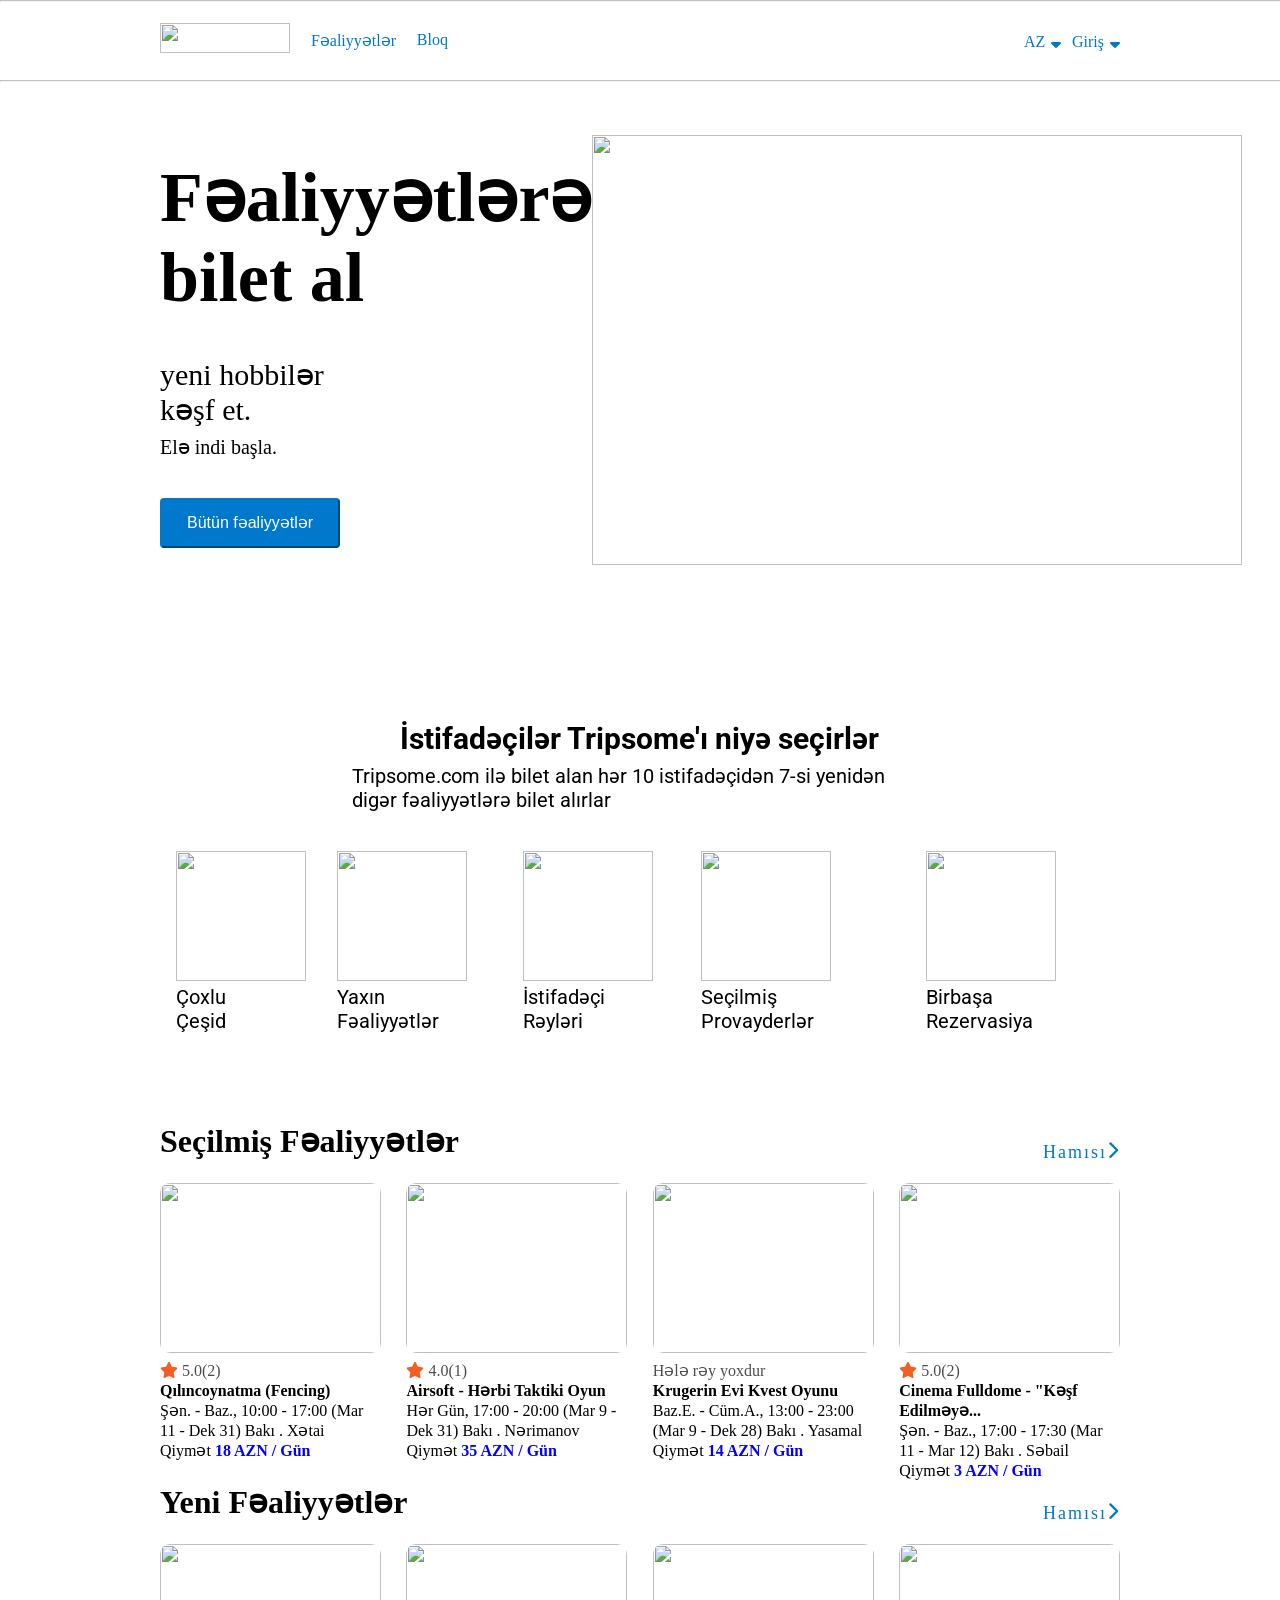
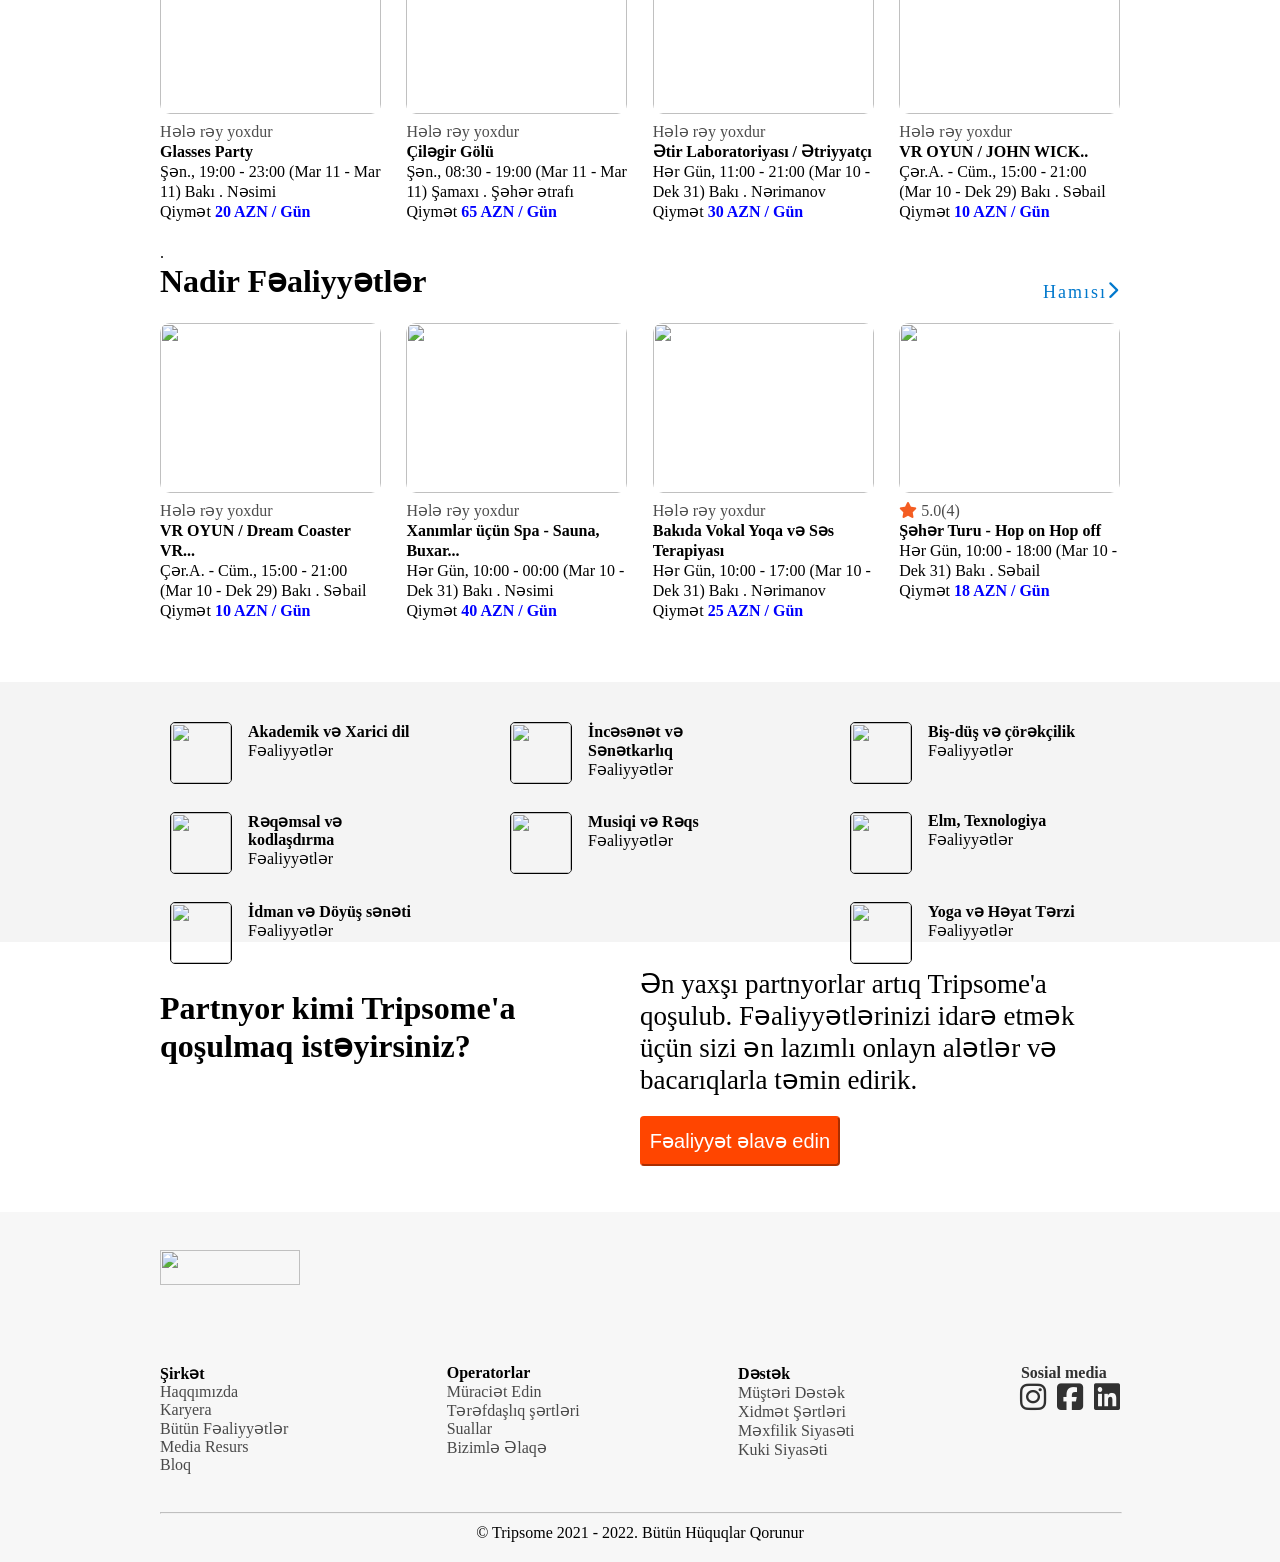
==== index.html @ 9278dad2 "Rename main.html to index.html" ====
<!DOCTYPE html>
<html lang="en">
<head>
    <meta charset="UTF-8">
    <meta http-equiv="X-UA-Compatible" content="IE=edge">
    <meta name="viewport" content="width=device-width, initial-scale=1.0">
    <link rel="stylesheet" href="https://cdnjs.cloudflare.com/ajax/libs/font-awesome/6.3.0/css/all.min.css" integrity="sha512-SzlrxWUlpfuzQ+pcUCosxcglQRNAq/DZjVsC0lE40xsADsfeQoEypE+enwcOiGjk/bSuGGKHEyjSoQ1zVisanQ==" crossorigin="anonymous" referrerpolicy="no-referrer" />
    <title>Tripsome</title>
    <link rel="stylesheet" href="./main.css">
</head>
<body>
    <div class="section1-main">
        <div class="section1">
     <nav>
       <div class="nav-left">
  <a href="./main.html"> <img class="main-logo" src="./assets/images/logo-main.png" alt=""> </a> 
    <a class="links" href="./activities.html">Fəaliyyətlər</a>
    <a class="links" href="./blog.html">Bloq</a>
       </div>
       <div class="nav-right">
           <div class="entire-links">
    <a class="links" href="">AZ</a>
    <i class="links fa-solid fa-sort-down"></i>
   </div>
   <div class="entire-links">
    <a class="links" href="">Giriş</a>
    <i class="links fa-solid fa-sort-down"></i>
   </div>
    </div>
   </nav>
        </div>
        <hr>
       </div>
        <hr>
           <div class="section2">
            <div class="left">
           <h2>Fəaliyyətlərə bilet al</h2>
           <div class="medium">
           <p class="large">yeni hobbilər <br>
            kəşf et.</p>
            <p class="small">Elə indi başla.</p>
        </div>
         <a href="./activities.html"><button class="fnc-btn">Bütün fəaliyyətlər</button></a>   
            </div>
            <div class="right">
             <img class="group-img" src="./assets/images/group.webp" alt="">
            </div>
           </div>
           <div class="section33">
           <div class="section3">
            <div class="top">
            <h1>İstifadəçilər Tripsome'ı niyə seçirlər</h1>
            <p class="main">Tripsome.com ilə bilet alan hər 10 istifadəçidən 7-si yenidən digər fəaliyyətlərə bilet alırlar</p>
        </div>
            <div class="images">
                <div class="first">
                <img src="./assets/images/why_1.png" alt="">
                <p class="heading">Çoxlu
                    Çeşid</p>
            </div>
            <div class="first">
                <img src="./assets/images/why_2.png" alt="">
                <p class="heading">Yaxın
                    Fəaliyyətlər</p>
            </div>
            <div class="first">
                <img src="./assets/images/why_3.png" alt="">
                <p class="heading">İstifadəçi
                    Rəyləri</p>
            </div>
            <div class="first">
                <img src="./assets/images/why_4.png" alt="">
                <p class="heading">Seçilmiş
                    Provayderlər</p>
            </div>
            <div class="first">
                <img src="./assets/images/why_5.png" alt="">
                <p class="heading">Birbaşa
                    Rezervasiya</p>
            </div>
            </div>
           </div>
        </div>
           <div class="section4">
        <div class="heading">
            <div class="heading-top">
                <div class="left">
                <h1>Seçilmiş Fəaliyyətlər</h1>
            </div>
                <div class="right">
                    <a class="right-link" href="./activities.html">
                <p>Hamısı</p>
                <i class="fa-solid fa-chevron-right"></i>
            </a>
            </div>
            </div>
            <div class="heading-bottom">
           <div class="item first">
                <div class="first-top">
                        <img class="activitie1" src="./assets/images/activities1.png" alt="">
                </div>
                <div class="first-bottom">
                   <p><i class="fa-solid fa-star"></i> <span class="no-comment">5.0(2)</span> </p>
                   <h4>Qılıncoynatma (Fencing)</h4>
                   <p>Şən. - Baz., 10:00 - 17:00 (Mar 11 - Dek 31)
                    Bakı . Xətai</p>
                    <p>Qiymət <span class="blue-price">18 AZN / Gün</span> </p>
                </div>
            </div>          
            <div class="item first">
                <div class="first-top">
                        <img class="activitie1" src="./assets/images/activities2.jpg" alt="">
                </div>
                <div class="first-bottom">
                   <p><i class="fa-solid fa-star"></i> <span class="no-comment">4.0(1)</span></p>
                   <h4>Airsoft - Hərbi Taktiki Oyun</h4>
                   <p>
                    Hər Gün, 17:00 - 20:00 (Mar 9 - Dek 31)
                    Bakı . Nərimanov</p>
                    <p>Qiymət <span class="blue-price">35 AZN / Gün</span> </p>
                </div>
            </div> 
            <div class="item first">
                <div class="first-top">
                        <img class="activitie1" src="./assets/images/activities3.png" alt="">
                </div>
                <div class="first-bottom">
                   <p class="no-comment">Hələ rəy yoxdur</p>
                   <h4>Krugerin Evi Kvest Oyunu</h4>
                   <p>
                    Baz.E. - Cüm.A., 13:00 - 23:00 (Mar 9 - Dek 28)
                    Bakı . Yasamal</p>
                    <p>Qiymət <span class="blue-price">14 AZN / Gün</span> </p>
                </div>
            </div> 
            <div class="item first">
                <div class="first-top">
                        <img class="activitie1" src="./assets/images/activities4.png" alt="">
                </div>
                <div class="first-bottom">
                   <p><i class="fa-solid fa-star"></i> <span class="no-comment">5.0(2)</span> </p>
                   <h4>Cinema Fulldome - "Kəşf Edilməyə...</h4>
                   <p>
                    Şən. - Baz., 17:00 - 17:30 (Mar 11 - Mar 12)
                    Bakı . Səbail
                    <p>Qiymət <span class="blue-price">3 AZN / Gün</span> </p>
                </div>
            </div> 
        </div>
        </div>
        <div class="heading">
            <div class="heading-top">
                <div class="left">
                <h1>Yeni Fəaliyyətlər</h1>
            </div>
            <div class="right">
                <a class="right-link" href="./activities.html">
            <p>Hamısı</p>
            <i class="fa-solid fa-chevron-right"></i>
        </a>
        </div>
            </div>
            <div class="heading-bottom">
           <div class="item first">
                <div class="first-top">
                        <img class="activitie2.1" src="./assets/images/activities2.1.jpg" alt="">
                </div>
                <div class="first-bottom">
                  <p class="no-comment">Hələ rəy yoxdur</p>
                   <h4>Glasses Party</h4>
                  <p>
                    Şən., 19:00 - 23:00 (Mar 11 - Mar 11)
                    Bakı . Nəsimi
                    <p>Qiymət <span class="blue-price">20 AZN / Gün</span> </p>
                </div>
            </div>          
            <div class="item first">
                <div class="first-top">
                        <img class="activitie2.2" src="./assets/images/activities2.2.jpg" alt="">
                </div>
                <div class="first-bottom">
                    <p class="no-comment">Hələ rəy yoxdur</p>
                   <h4>Çiləgir Gölü</h4>
                   <p>
                    Şən., 08:30 - 19:00 (Mar 11 - Mar 11)
                    Şamaxı . Şəhər ətrafı</p>
                    <p>Qiymət <span class="blue-price">65 AZN / Gün</span> </p>
                </div>
            </div> 
            <div class="item first">
                <div class="first-top">
                        <img class="activitie2.3" src="./assets/images/activities2.3.jpg" alt="">
                </div>
                <div class="first-bottom">
                    <p class="no-comment">Hələ rəy yoxdur</p>
                   <h4>Ətir Laboratoriyası / Ətriyyatçı</h4>
                  <p>
                    Hər Gün, 11:00 - 21:00 (Mar 10 - Dek 31)
                    Bakı . Nərimanov
                    <p>Qiymət <span class="blue-price">30 AZN / Gün</span> </p>
                </div>
            </div> 
            <div class="item first">
                <div class="first-top">
                        <img class="activitie2.4" src="./assets/images/activities2.4.png" alt="">
                </div>
                <div class="first-bottom">
                    <p class="no-comment">Hələ rəy yoxdur</p>
                   <h4>VR OYUN / JOHN WICK..</h4>
                  <p>
                    Çər.A. - Cüm., 15:00 - 21:00 (Mar 10 - Dek 29)
                    Bakı . Səbail
                    <p>Qiymət <span class="blue-price">10 AZN / Gün</span> </p>
                </div>
            </div> 
        </div>.
        </div>
        <div class="heading">
            <div class="heading-top">
                <div class="left">
                <h1>Nadir Fəaliyyətlər</h1>
            </div>
            <div class="right">
                <a class="right-link" href="./activities.html">
            <p>Hamısı</p>
            <i class="fa-solid fa-chevron-right"></i>
        </a>
        </div>
            </div>
            <div class="heading-bottom">
           <div class="item first">
                <div class="first-top">
                        <img class="activitie3.1" src="./assets/images/activities3.1.jpg" alt="">
                </div>
                <div class="first-bottom">
                    <p class="no-comment">Hələ rəy yoxdur</p>
                   <h4>VR OYUN / Dream Coaster VR...</h4>
                   <p>
                    Çər.A. - Cüm., 15:00 - 21:00 (Mar 10 - Dek 29)
                    Bakı . Səbail</p>
                    <p>Qiymət <span class="blue-price">10 AZN / Gün</span> </p>
                </div>
            </div>          
            <div class="item first">
                <div class="first-top">
                        <img class="activitie3.2" src="./assets/images/activities3.2.jpg" alt="">
                </div>
                <div class="first-bottom">
                    <p class="no-comment">Hələ rəy yoxdur</p>
                   <h4>Xanımlar üçün Spa - Sauna, Buxar...</h4>
                   <p>
                    Hər Gün, 10:00 - 00:00 (Mar 10 - Dek 31)
                    Bakı . Nəsimi</p>
                    <p>Qiymət <span class="blue-price">40 AZN / Gün</span> </p>
                </div>
            </div> 
            <div class="item first">
                <div class="first-top">
                        <img class="activitie3.3" src="./assets/images/activities3.3.jpg" alt="">
                </div>
                <div class="first-bottom">
                    <p class="no-comment">Hələ rəy yoxdur</p>
                    <h4> Bakıda Vokal Yoqa və Səs Terapiyası</h4>
                  <p>
                    Hər Gün, 10:00 - 17:00 (Mar 10 - Dek 31)
                    Bakı . Nərimanov
                    <p>Qiymət <span class="blue-price">25 AZN / Gün</span> </p>
                </div>
            </div> 
            <div class="item first">
                <div class="first-top">
                        <img class="activitie3.4" src="./assets/images/activities3.4.png" alt="">
                </div>
                <div class="first-bottom">
                   <p><i class="fa-solid fa-star"></i> <span class="no-comment">5.0(4)</span></p>
                  <h4>
                    Şəhər Turu - Hop on Hop off
                    </h4>
                    <p>  Hər Gün, 10:00 - 18:00 (Mar 10 - Dek 31)
                        Bakı . Səbail</p>
                    <p>Qiymət <span class="blue-price">18 AZN / Gün</span> </p>
                </div>
            </div> 
        </div>
        </div>
        
            
           </div>
           <div class="section5-main">
            <div class="section5">
                <div class="field1">
                    <div class="left">
                        <img class="field1-img" src="./assets/images/cat_1.png" alt="">
                    </div>
                    <div class="right">
                        <h4>Akademik və Xarici dil</h4>
                        <p>Fəaliyyətlər</p>
                    </div>
                </div>
                <div class="field1">
                    <div class="left">
                        <img class="field1-img" src="./assets/images/cat_2.png" alt="">
                    </div>
                    <div class="right">
                        <h4>İncəsənət və Sənətkarlıq</h4>
                        <p>Fəaliyyətlər</p>
                    </div>
                </div>
                <div class="field1">
                    <div class="left">
                        <img class="field1-img" src="./assets/images/cat_3.png" alt="">
                    </div>
                    <div class="right">
                        <h4>Biş-düş və çörəkçilik</h4>
                        <p>Fəaliyyətlər</p>
                    </div>
                </div>
                <div class="field1">
                    <div class="left">
                        <img class="field1-img" src="./assets/images/cat_4.png" alt="">
                    </div>
                    <div class="right">
                        <h4>Rəqəmsal və kodlaşdırma</h4>
                        <p>Fəaliyyətlər</p>
                    </div>
                </div>
                <div class="field1">
                    <div class="left">
                        <img class="field1-img" src="./assets/images/cat_5.png" alt="">
                    </div>
                    <div class="right">
                        <h4>Musiqi və Rəqs</h4>
                        <p>Fəaliyyətlər</p>
                    </div>
                </div>
                <div class="field1">
                    <div class="left">
                        <img class="field1-img" src="./assets/images/cat_6.png" alt="">
                    </div>
                    <div class="right">
                        <h4>Elm, Texnologiya</h4>
                        <p>Fəaliyyətlər</p>
                    </div>
                </div>
                <div class="field1">
                    <div class="left">
                        <img class="field1-img" src="./assets/images/cat_7.png" alt="">
                    </div>
                    <div class="right">
                        <h4>İdman və Döyüş sənəti</h4>
                        <p>Fəaliyyətlər</p>
                    </div>
                </div>
                <div class="field1">
                    <div class="left">
                        <img class="field1-img" src="./assets/images/cat_8.png" alt="">
                    </div>
                    <div class="right">
                        <h4>Yoga və Həyat Tərzi</h4>
                        <p>Fəaliyyətlər</p>
                    </div>
                </div>
            </div>
           </div>
           <div class="section6">
            <div class="left">
                <h1>Partnyor kimi Tripsome'a
                    qoşulmaq istəyirsiniz?</h1>
            </div>
            <div class="right">
                <p class="right-main">Ən yaxşı partnyorlar artıq Tripsome'a qoşulub. Fəaliyyətlərinizi idarə etmək üçün sizi ən lazımlı onlayn alətlər və bacarıqlarla təmin edirik.</p>
               <a href="./add.html"> <button class="right-btn">Fəaliyyət əlavə edin</button> </a>
            </div>
           </div>
           <div class="footer">
            <div class="section7">
             <div class="main">
          <a href="./main.html"> <img class="main-logo" src="./assets/images/logo-main.png" alt=""> </a>  
         </div>
         <div class="medium">
         <div class="first">
           <h4>Şirkət</h4>
        <a href="./about.html"> <p>Haqqımızda</p> </a> 
          <a href="./karyera.html"> <p>Karyera</p> </a>
         <a href="./activities.html"> <p>Bütün Fəaliyyətlər</p></a>  
         <a href="./media.html"><p>Media Resurs</p></a>  
          <a href="./blog.html"><p>Bloq</p></a> 
         </div>
         <div class="second">
          <h4>Operatorlar</h4>
       <a href="./add.html">  <p>Müraciət Edin</p> </a>
        <a href="./main.html">  <p>Tərəfdaşlıq şərtləri</p> </a>
        <a href="./question.html"> <p>Suallar</p></a> 
        <a href="./contact.html">  <p>Bizimlə Əlaqə</p> </a>
         </div>
         <div class="third">
          <h4>Dəstək</h4>
        <a href="./customer.html"> <p>Müştəri Dəstək</p></a> 
        <a href="./service.html"> <p>Xidmət Şərtləri</p></a> 
       <a href="./privacy.html"> <p>Məxfilik Siyasəti</p> </a> 
        <a href="kuki.html"><p>Kuki Siyasəti</p></a>  
         </div>
         <div class="fourth">
          <h4>Sosial media</h4>
        <a href="https://www.instagram.com/p/CX0g4ceDh31/?utm_source=ig_web_copy_link"> <i class="fa-brands fa-instagram"></i> </a> 
        <a href="https://www.facebook.com/Tripsomecom/"> <i class="fa-brands fa-square-facebook"></i></a> 
        <a href="https://www.linkedin.com/company/tripsome/"> <i class="fa-brands fa-linkedin"></i></a> 
         </div>
         </div>
          </div>
          <div class="section8">
             <hr>
             <p>© Tripsome 2021 - 2022. Bütün Hüquqlar Qorunur</p>
          </div>
         </div>
        </div>
       <script src="./script.js"></script>
</body>
</html>
---- main.css ----
@import url('https://fonts.googleapis.com/css2?family=Montserrat:ital,wght@0,100;0,200;0,300;0,400;0,500;0,600;0,700;0,800;0,900;1,100;1,200;1,300;1,400;1,500;1,600;1,700;1,800;1,900&family=Roboto:wght@300&display=swap');
@import url('https://fonts.googleapis.com/css2?family=Montserrat:ital,wght@0,700;0,800;0,900;1,700;1,800;1,900&family=Roboto&display=swap');
* {
    padding: 0;
    margin: 0;
}
a {
    color: black;
    text-decoration: none;
}
.section {
    display: flex;
    align-items: center;
    flex-direction: column;
    font-family: 'Roboto', sans-serif;
}
.section1-main {
    width: 100%;
    position: fixed;
    background-color: white;
}
.section1 {
    width: 75%;
    height: 80px;
    display: flex;
    align-items: center;
    margin: auto;
    
    /* overflow: hidden;
    position: fixed;
    float: left; */
/* align-self: ; */
}
.section1 .links {
    color: #0078CC;
    cursor: pointer;
}
.section1 .entire-links {
    margin-top: 10px;
    cursor: pointer;
}

.section1 .main-logo {
    width: 130px;
    height: 30px;
}
.section1 nav {
    width: 100%;
    display: flex;
    justify-content: space-between;
    
}
.section1 .nav-left {
    width: 30%;
    display: flex;
    align-items: center;
   justify-content: space-between;
  
}
.section1 .nav-right {
    width: 10%;

    display: flex;
    justify-content: space-between;
}
.section1 a {
    text-decoration: none;
}
.section1 .fa-solid {
    margin-left: 2px;
}
hr {
    width: 100%;
    opacity: 0.6;
}
.section2 {
    height: 700px;
    width: 75%;
    margin: auto;
    display: flex;
    justify-content: space-between;
    align-items: center;
}
.section2 .left {

    height: 430px;
    display: flex;
    flex-direction: column;
    justify-content: space-around;
}
.section2 .left h2 {
font-size: 70px;
font-weight: 600;
}
.section2 .left .large {
font-size: 30px;
}
.section2 .left .small {
font-size: 15px;
margin-top: 8px;
font-size: 20px;
}
.section2 .left .fnc-btn {
    background-color: #0078CC;
    border-color: #0078CC;
    color: white;
    height: 50px;
    width: 180px;
    border-radius: 4px;
    font-size: 16px;
    cursor: pointer;
}
.section2 .group-img  {
    height: 430px;
    width: 650px;
}
.section3 {
    width: 75%;
    margin: auto;
    height: 350px;
    display: flex;
    flex-direction: column;
    justify-content: space-around;
    font-family: 'Roboto', sans-serif;
}             
.section3 h1 {
    width: 50%;
    margin: auto;
    font-size: 30px;
}
.section3 .main {
    width: 60%;
    margin: auto;
    font-size: 20px;
    margin-top: 8px;
}
.section3 .images {
    display: flex;
    justify-content: space-around;
}
.section3 .images img {
width: 130px;
height: 130px;
}
.section3 .heading {
    font-size: 20px;
    font-family: 'Roboto', sans-serif;
    width: 22%;
}
.section4 {
    height:1160px;
    width: 75%;
    margin: auto;
    margin-top: 70px;
}
.section4 .heading-top {
    display: flex;
    justify-content: space-between;
    margin-bottom: 20px;
}
.section4 .heading-top .right {
    margin-top: 20px;
}
.section4 .right-link {
    display: flex;
    color: #0078CC;
    font-size: 18px;
    letter-spacing: 2px;
    }
.section4 .heading-bottom  {
    display: flex;
    justify-content: space-between;
}
.section4 .heading-bottom .no-comment {
    opacity: 0.7;
}
.section4 .item {
    height: 300px;
    width: 23%;
}
.section4 .item .fa-solid {
    color: rgb(244,93,34 );
}
.section4 .item .blue-price {
    color: blue;
    font-weight: 600;
}
.section4 .item .first-bottom {
    margin-top: 4px;
    line-height: 20px;
}
.section4 img {
    width: 100%;
    height: 170px;
    border-radius: 10px;
}

.section5-main {
    height: 260px;
    display: flex;
    background-color: #F4F4F4;
}
.section5 {
    display: flex;
    flex-wrap: wrap;
    width: 75%;
    margin: auto;
    justify-content: space-between;
    margin-top: 30px;
   
}
.section5 .field1 {
    display: flex;
    height: 70px;
    width: 260px;
    margin: 10px;
    display: flex;
    justify-content: space-between;
}
.section5 .field1 .left {
    width: 30%;
}
.section5 .field1 .right {
width: 70%;
}
.section5 .field1-img {
    height: 60px;
    width: 60px;
    border: 1px solid black;
    border-radius: 5px;
}
.section6 {
    width: 75%;
    height: 250px;
    margin: auto;
    display: flex;
    justify-content: space-between;
    display: flex;
    align-items: center;
}
.section6 .left {
width: 40%;
}
.section6 .left h1 {
    margin-bottom: 80px;
}
.section6 .right {
    width: 50%;
}
.section6 .right-main {
    font-size: 27px;
}
.section6 .right-btn {
    height: 50px;
    width: 200px;
    background-color: orangered;
    color: white;
    font-size: 20px;
    border-color: orangered;
    border-radius: 4px;
    margin-top: 20px;
}
.footer {
    background-color: #F7F7F7;
    width: 100%;
    margin-top: 20px;
}
.section7  {
    height: 300px;
    width: 75%;
   background-color: #F7F7F7;
    display: flex;
    flex-direction: column;
    justify-content: space-around;
    margin: auto;
}
.section7 .main-logo {
    width: 140px;
    height: 35px;
}
.section7 .medium {
    display: flex;
    justify-content: space-between;
}
.section7 .medium p {
    opacity: 0.7;
}
.section7 .medium .fourth h4 {
    margin-left: 8px;
    opacity: 0.8;
}
.section7 .medium .fa-brands {
    font-size: 30px;
    margin-left: 7px;
    opacity: 0.8;
}
.section8 {
    background-color: #F7F7F7;
    width: 75%;
    height: 50px;
    margin: auto;
}
.section8 p {
    display: flex;
    justify-content: center;
    align-items: center;
    margin-top: 10px;
}
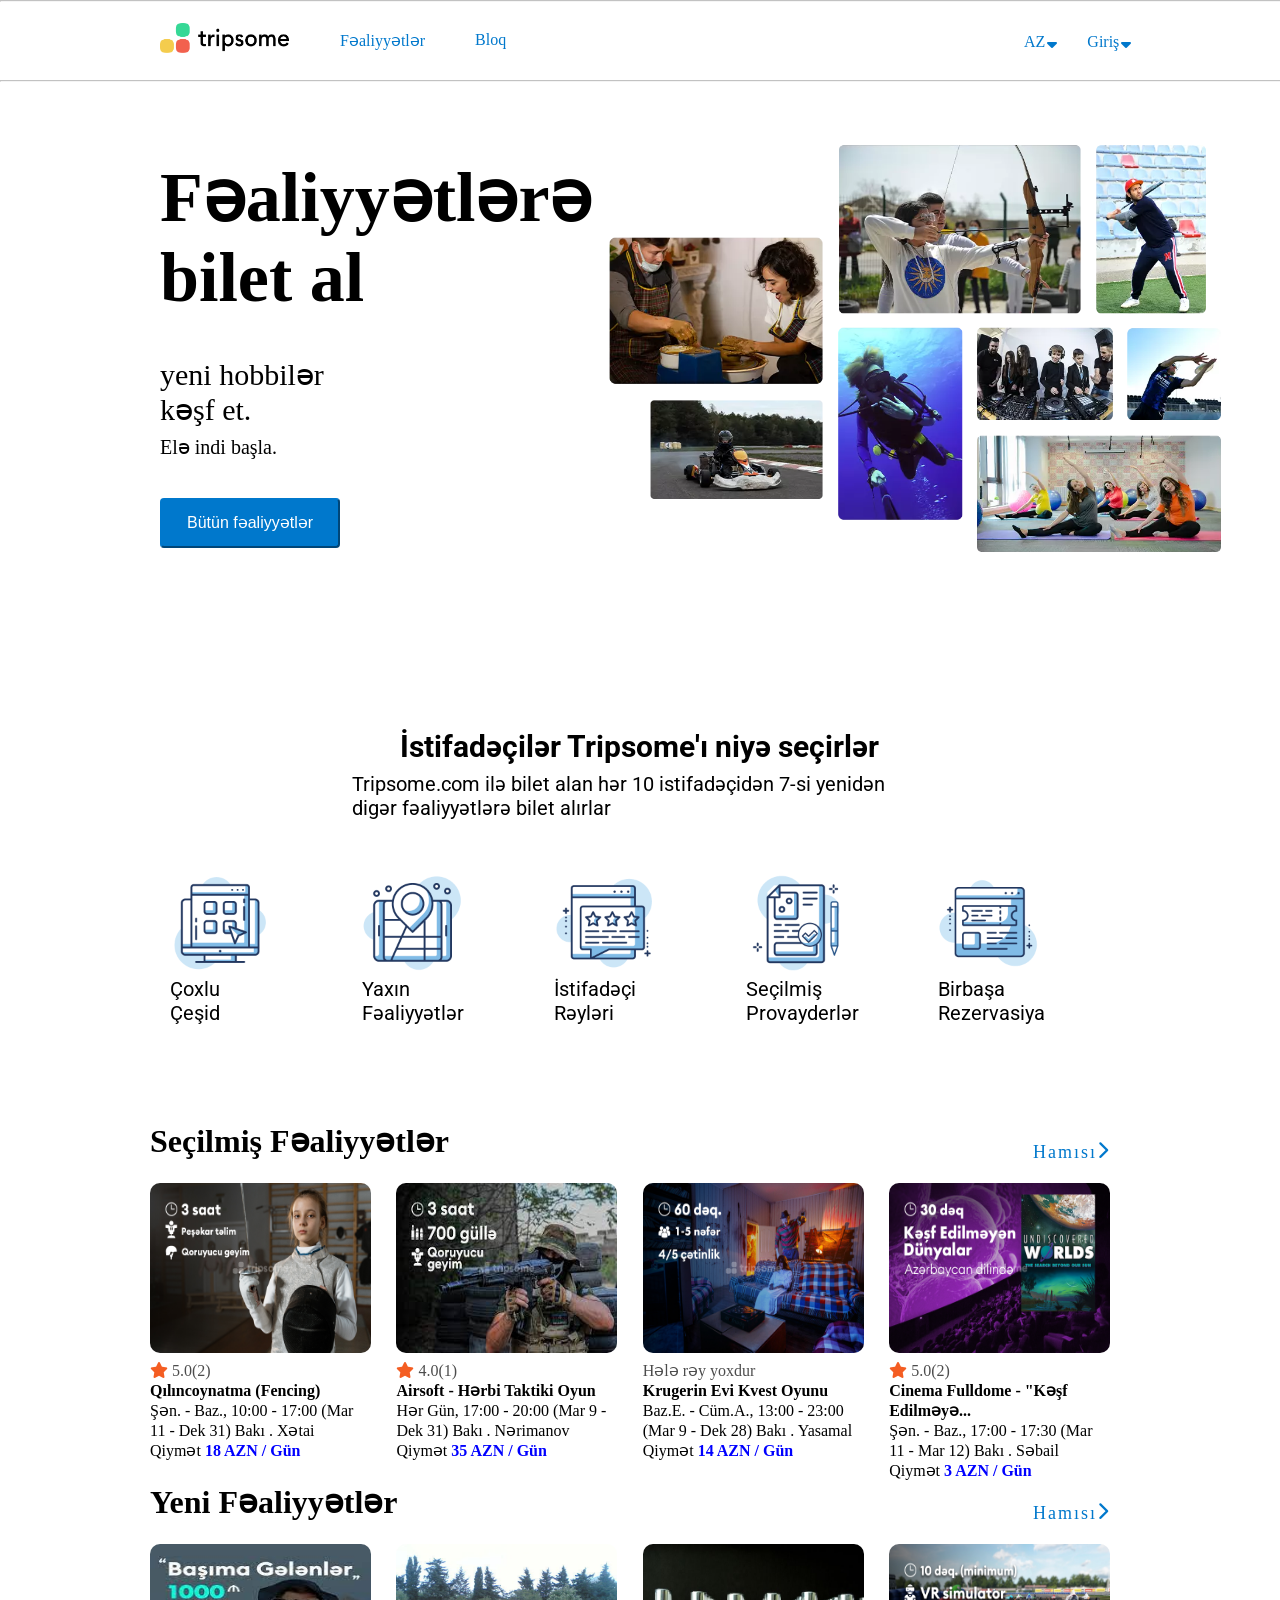
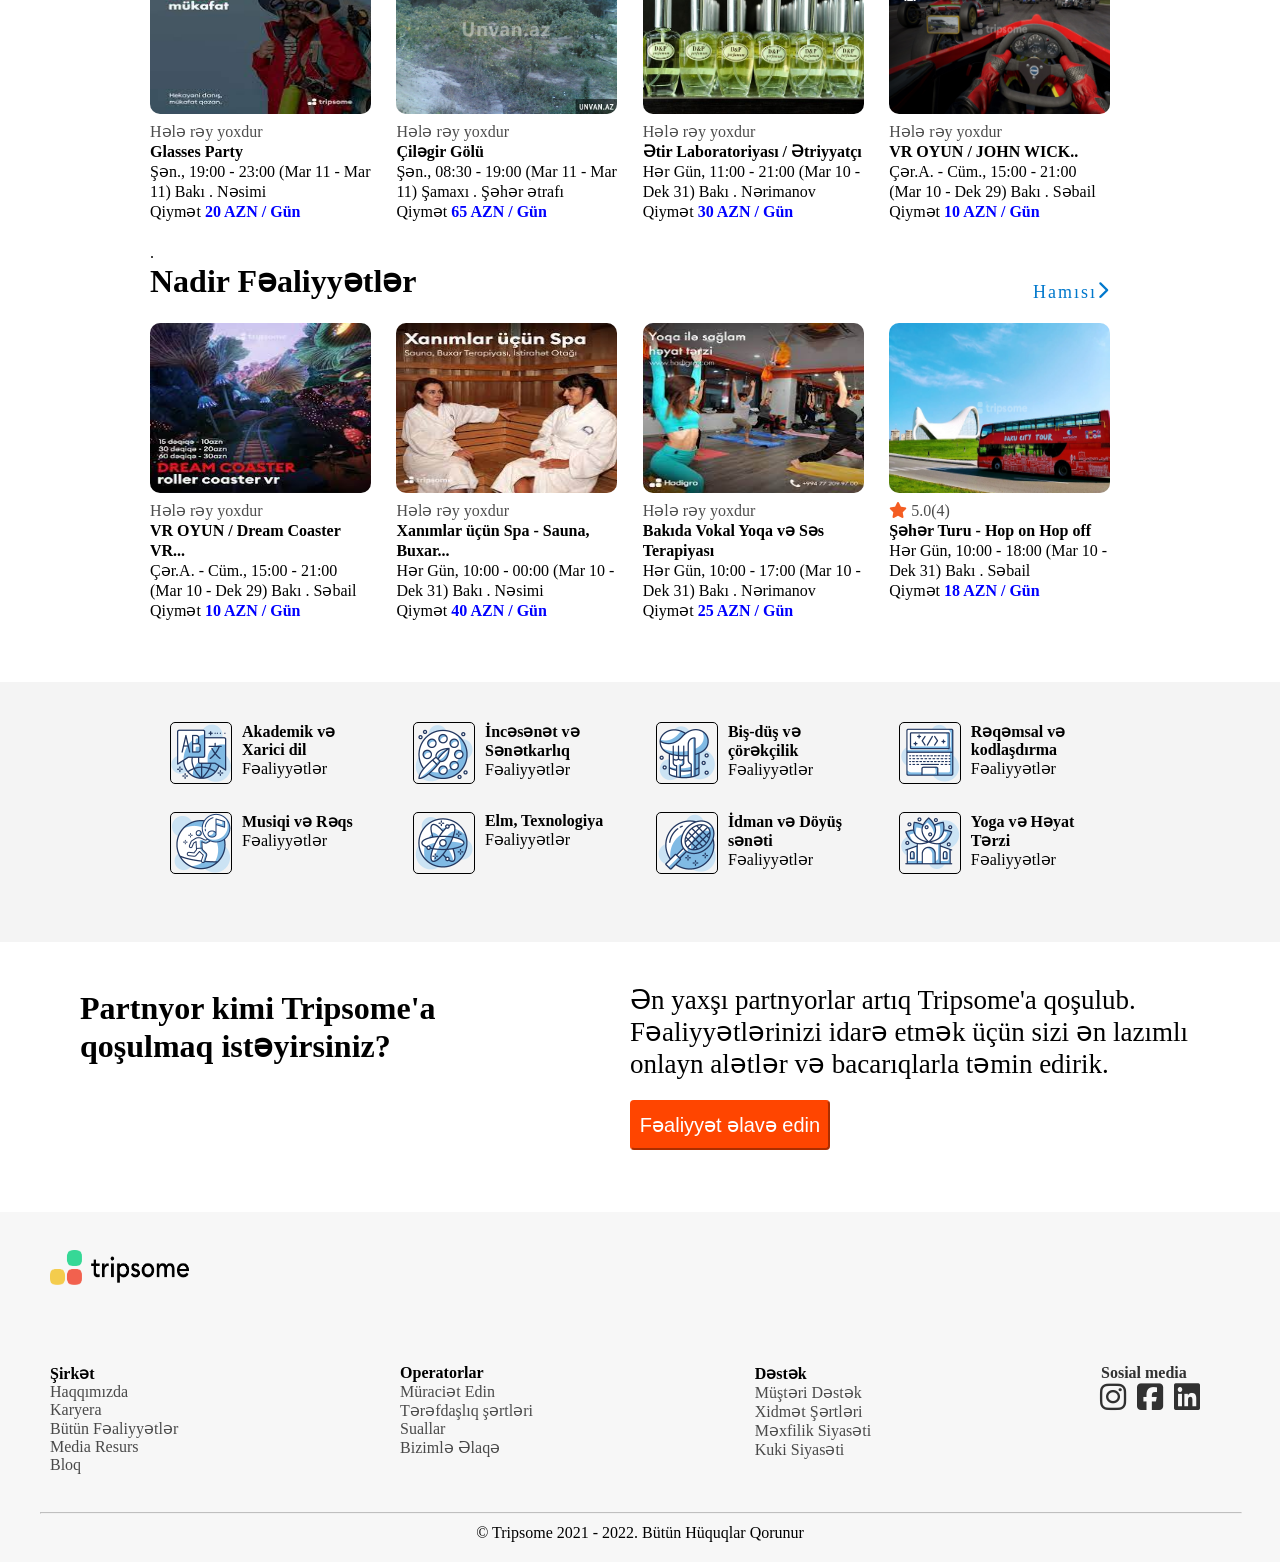
==== commit d207f880: "responsive" ====
--- a/index.html
+++ b/index.html
@@ -13,7 +13,7 @@
         <div class="section1">
      <nav>
        <div class="nav-left">
-  <a href="./main.html"> <img class="main-logo" src="./assets/images/logo-main.png" alt=""> </a> 
+    <a href="./main.html"> <img class="main-logo" src="./assets/images/logo-main.png" alt=""> </a> 
     <a class="links" href="./activities.html">Fəaliyyətlər</a>
     <a class="links" href="./blog.html">Bloq</a>
        </div>
@@ -22,6 +22,11 @@
     <a class="links" href="">AZ</a>
     <i class="links fa-solid fa-sort-down"></i>
    </div>
+   <div class="extra-icons">
+   <i class="fa-solid fa-magnifying-glass"></i>
+   <i class="fa-solid fa-circle-user"></i>
+   <i class="fa-solid fa-bars"></i>
+</div>
    <div class="entire-links">
     <a class="links" href="">Giriş</a>
     <i class="links fa-solid fa-sort-down"></i>
@@ -378,7 +383,7 @@
           <a href="./main.html"> <img class="main-logo" src="./assets/images/logo-main.png" alt=""> </a>  
          </div>
          <div class="medium">
-         <div class="first">
+         <div class="item first">
            <h4>Şirkət</h4>
         <a href="./about.html"> <p>Haqqımızda</p> </a> 
           <a href="./karyera.html"> <p>Karyera</p> </a>
@@ -386,21 +391,21 @@
          <a href="./media.html"><p>Media Resurs</p></a>  
           <a href="./blog.html"><p>Bloq</p></a> 
          </div>
-         <div class="second">
+         <div class="item second">
           <h4>Operatorlar</h4>
        <a href="./add.html">  <p>Müraciət Edin</p> </a>
         <a href="./main.html">  <p>Tərəfdaşlıq şərtləri</p> </a>
         <a href="./question.html"> <p>Suallar</p></a> 
         <a href="./contact.html">  <p>Bizimlə Əlaqə</p> </a>
          </div>
-         <div class="third">
+         <div class="item third">
           <h4>Dəstək</h4>
         <a href="./customer.html"> <p>Müştəri Dəstək</p></a> 
         <a href="./service.html"> <p>Xidmət Şərtləri</p></a> 
        <a href="./privacy.html"> <p>Məxfilik Siyasəti</p> </a> 
         <a href="kuki.html"><p>Kuki Siyasəti</p></a>  
          </div>
-         <div class="fourth">
+         <div class="item fourth">
           <h4>Sosial media</h4>
         <a href="https://www.instagram.com/p/CX0g4ceDh31/?utm_source=ig_web_copy_link"> <i class="fa-brands fa-instagram"></i> </a> 
         <a href="https://www.facebook.com/Tripsomecom/"> <i class="fa-brands fa-square-facebook"></i></a> 
--- a/main.css
+++ b/main.css
@@ -63,6 +63,9 @@
     display: flex;
     justify-content: space-between;
 }
+.section1 .extra-icons {
+    display: none;
+}
 .section1 a {
     text-decoration: none;
 }
@@ -74,6 +77,9 @@
     opacity: 0.6;
 }
 .section2 {
+
+}
+ .section2 {
     height: 700px;
     width: 75%;
     margin: auto;
@@ -114,6 +120,7 @@
     height: 430px;
     width: 650px;
 }
+
 .section3 {
     width: 75%;
     margin: auto;
@@ -139,15 +146,18 @@
     justify-content: space-around;
 }
 .section3 .images img {
-width: 130px;
-height: 130px;
+width: 100px;
+height: 100px;
 }
 .section3 .heading {
     font-size: 20px;
     font-family: 'Roboto', sans-serif;
     width: 22%;
 }
-.section4 {
+.section3 .first {
+    width: 18%;
+} 
+ .section4 {
     height:1160px;
     width: 75%;
     margin: auto;
@@ -193,9 +203,9 @@
     width: 100%;
     height: 170px;
     border-radius: 10px;
-}
-
-.section5-main {
+} 
+
+ .section5-main {
     height: 260px;
     display: flex;
     background-color: #F4F4F4;
@@ -228,8 +238,8 @@
     width: 60px;
     border: 1px solid black;
     border-radius: 5px;
-}
-.section6 {
+} 
+ .section6 {
     width: 75%;
     height: 250px;
     margin: auto;
@@ -305,4 +315,104 @@
     justify-content: center;
     align-items: center;
     margin-top: 10px;
-}
+} 
+
+
+@media screen and (min-width:767px) and (max-width: 2000px) {
+    .section1 .nav-left a {
+    padding-right: 50px;
+    }
+    .section1 .nav-right .entire-links {
+        display: flex;
+        margin-right: 30px;
+    }
+    .section33 {
+        min-width: 1200px;
+    }
+    .section4 {
+        min-width: 900px;
+        margin-left: 150px;
+    }
+}
+@media screen and (min-width:767px) and (max-width: 1515px) {
+    .section5-main {
+        min-width: 1200px;
+    }
+    .section5 .field1 {
+        width: 22%;
+    }
+    .section5 .right {
+        margin-left: 10px;
+    }
+    .section6 {
+        min-width: 1200px;
+        margin-left: 80px;
+    }
+    .section6 .right {
+        margin-right: 50px;
+    }
+    .section7 {
+        min-width: 1150px;
+        margin-left: 50px;
+    }
+    .section8 {
+        min-width: 1200px;
+    }
+}
+@media screen and (min-width:310px) and (max-width:766px) {
+.section1 .nav-left .links {
+    display: none;
+}
+.section1 .nav-right .entire-links {
+    display: none;
+}
+.section1 .extra-icons {
+    display: block;
+}
+.section1 .extra-icons .fa-solid {
+margin-right: 15px;
+}
+.section1 .nav-right {
+    width: 25%;
+}
+.section2 {
+    display: block;
+    margin-top: 100px;
+}
+.section3 {
+    margin-top: 220px;
+    min-width: 700px;
+}
+.section4 {
+    min-width: 1200px;
+    margin-left: 40px;
+}
+.section4 .item {
+    width: 80%;
+}
+.section5-main {
+min-width: 1400px;
+height: 400px;
+
+}
+.section5 .field1 {
+    width: 40%;
+}
+.section6 {
+    margin-top: 30px;
+    margin-left: 130px;
+    min-width: 700px;
+    display: block;
+    margin-bottom: 200px;
+}
+.section6 .left {
+    width: 80%;
+}
+.section6 .right {
+    width: 120%;
+}
+.section8 {
+    min-width: 1300px;
+}
+
+}
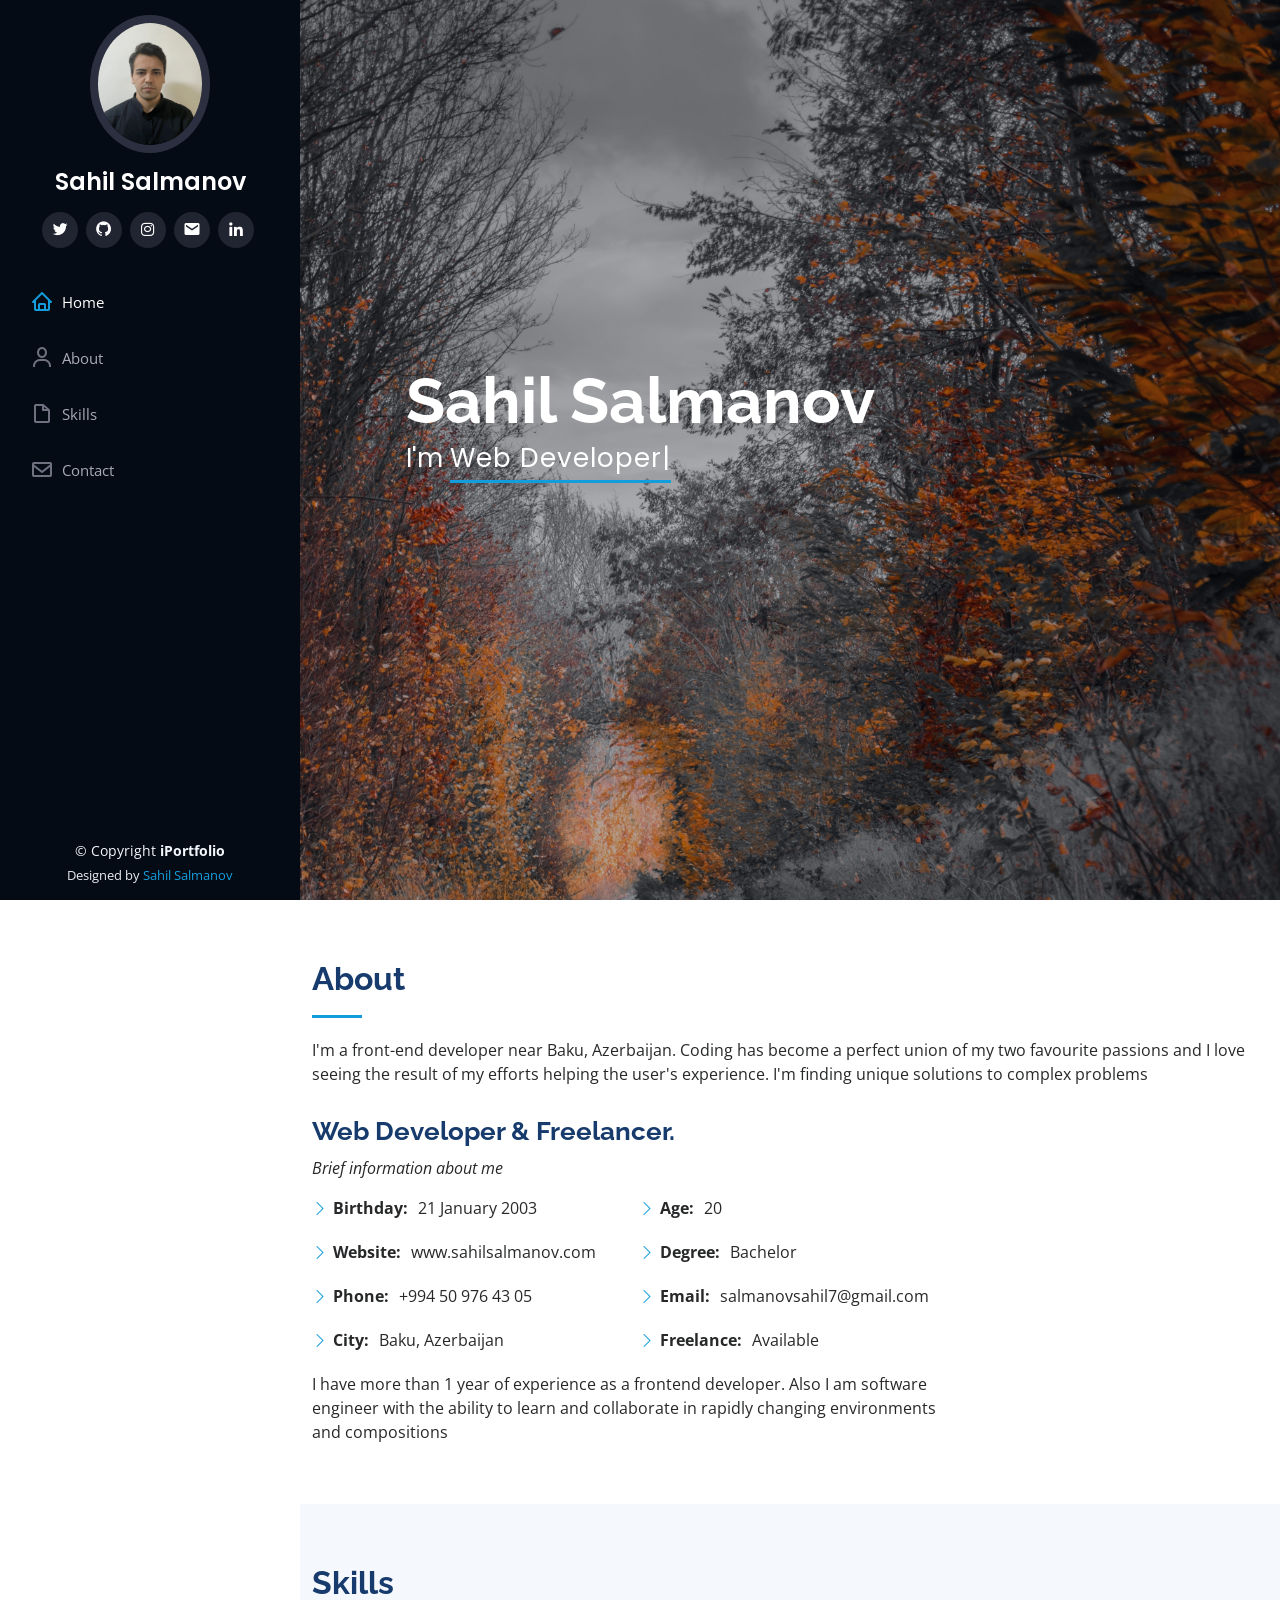
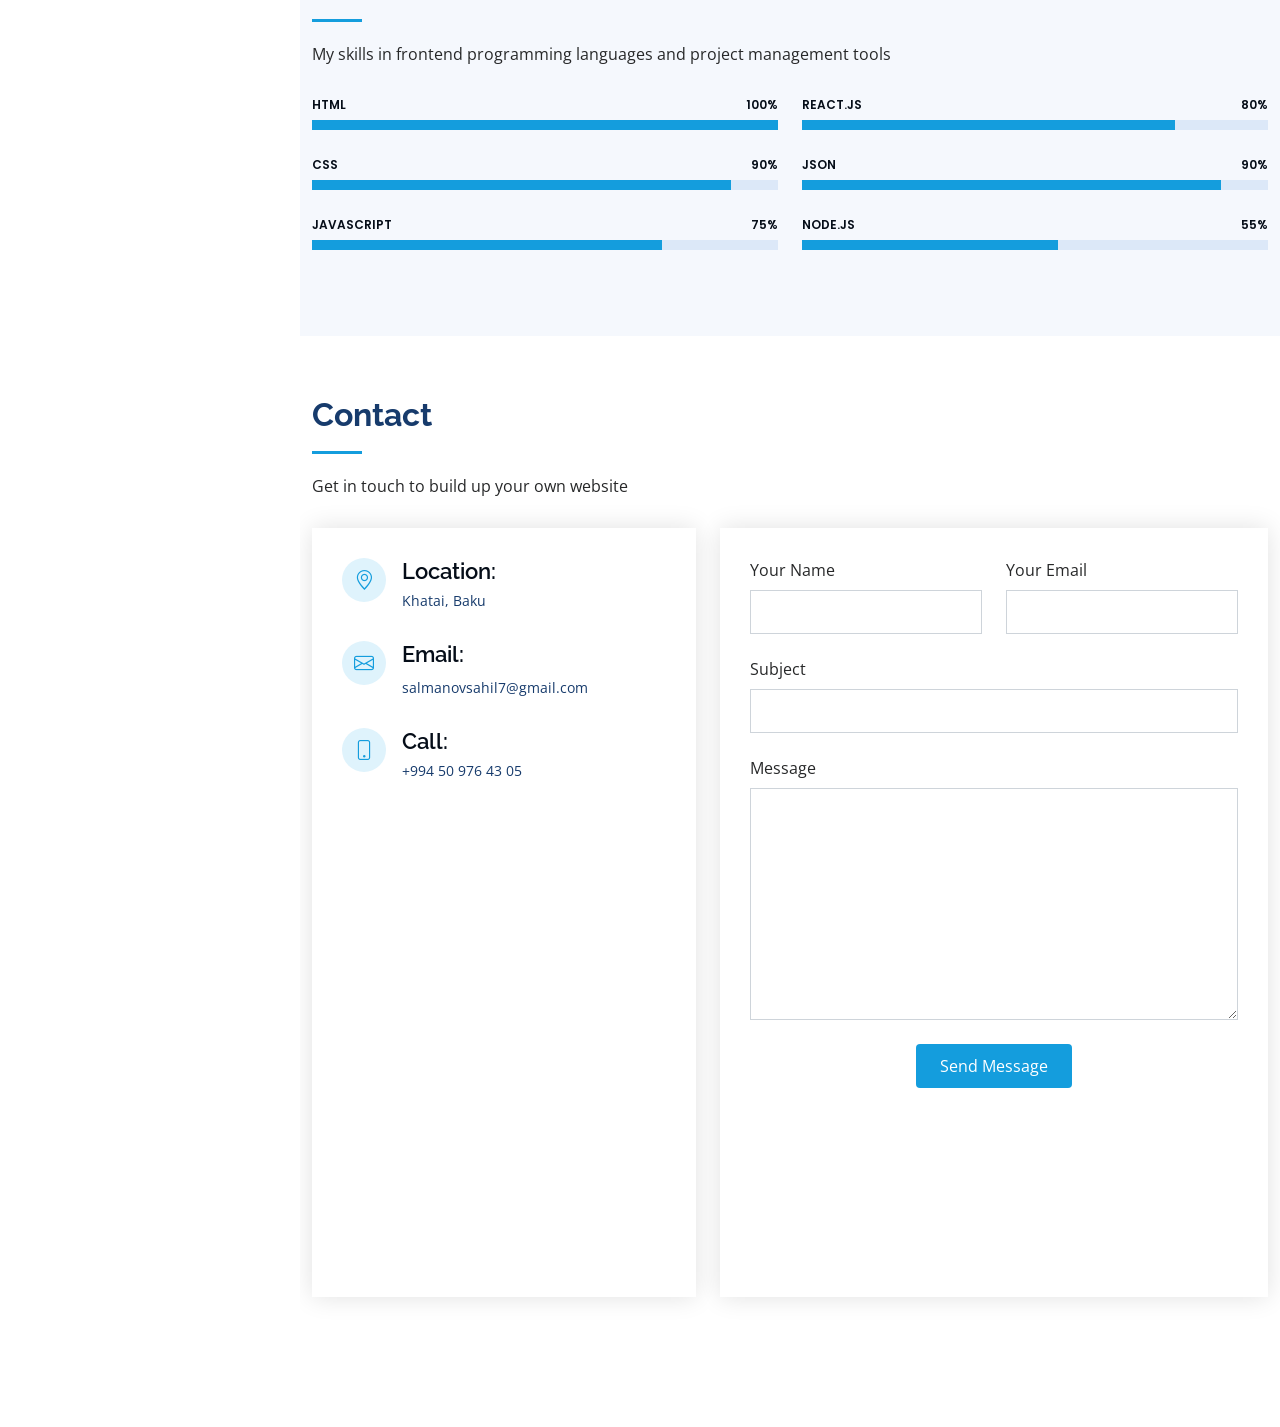
==== commit fa114bc3: "end" ====
--- a/index.html
+++ b/index.html
@@ -1,424 +1,293 @@
 <!DOCTYPE html>
 <html lang="en">
+
 <head>
-    <meta charset="UTF-8">
-    <meta http-equiv="X-UA-Compatible" content="IE=edge">
-    <meta name="viewport" content="width=device-width, initial-scale=1.0">
-    <link rel="stylesheet" href="https://cdnjs.cloudflare.com/ajax/libs/font-awesome/6.3.0/css/all.min.css" integrity="sha512-SzlrxWUlpfuzQ+pcUCosxcglQRNAq/DZjVsC0lE40xsADsfeQoEypE+enwcOiGjk/bSuGGKHEyjSoQ1zVisanQ==" crossorigin="anonymous" referrerpolicy="no-referrer" />
-    <title>Tripsome</title>
-    <link rel="stylesheet" href="./main.css">
+  <meta charset="utf-8">
+  <meta content="width=device-width, initial-scale=1.0" name="viewport">
+
+  <title>iPortfolio Bootstrap Template - Index</title>
+  <meta content="" name="description">
+  <meta content="" name="keywords">
+
+  <!-- Favicons -->
+  <link href="assets/img/favicon.png" rel="icon">
+  <link href="assets/img/apple-touch-icon.png" rel="apple-touch-icon">
+
+  <!-- Google Fonts -->
+  <link href="https://fonts.googleapis.com/css?family=Open+Sans:300,300i,400,400i,600,600i,700,700i|Raleway:300,300i,400,400i,500,500i,600,600i,700,700i|Poppins:300,300i,400,400i,500,500i,600,600i,700,700i" rel="stylesheet">
+
+  <!-- Vendor CSS Files -->
+  <link href="assets/vendor/aos/aos.css" rel="stylesheet">
+  <link href="assets/vendor/bootstrap/css/bootstrap.min.css" rel="stylesheet">
+  <link href="assets/vendor/bootstrap-icons/bootstrap-icons.css" rel="stylesheet">
+  <link href="assets/vendor/boxicons/css/boxicons.min.css" rel="stylesheet">
+  <link href="assets/vendor/glightbox/css/glightbox.min.css" rel="stylesheet">
+  <link href="assets/vendor/swiper/swiper-bundle.min.css" rel="stylesheet">
+
+  <!-- Template Main CSS File -->
+  <link href="assets/css/style.css" rel="stylesheet">
+
+  <!-- =======================================================
+  * Template Name: iPortfolio
+  * Updated: Mar 10 2023 with Bootstrap v5.2.3
+  * Template URL: https://bootstrapmade.com/iportfolio-bootstrap-portfolio-websites-template/
+  * Author: BootstrapMade.com
+  * License: https://bootstrapmade.com/license/
+  ======================================================== -->
 </head>
+
 <body>
-    <div class="section1-main">
-        <div class="section1">
-     <nav>
-       <div class="nav-left">
-    <a href="./main.html"> <img class="main-logo" src="./assets/images/logo-main.png" alt=""> </a> 
-    <a class="links" href="./activities.html">Fəaliyyətlər</a>
-    <a class="links" href="./blog.html">Bloq</a>
-       </div>
-       <div class="nav-right">
-           <div class="entire-links">
-    <a class="links" href="">AZ</a>
-    <i class="links fa-solid fa-sort-down"></i>
-   </div>
-   <div class="extra-icons">
-   <i class="fa-solid fa-magnifying-glass"></i>
-   <i class="fa-solid fa-circle-user"></i>
-   <i class="fa-solid fa-bars"></i>
-</div>
-   <div class="entire-links">
-    <a class="links" href="">Giriş</a>
-    <i class="links fa-solid fa-sort-down"></i>
-   </div>
+
+  <!-- ======= Mobile nav toggle button ======= -->
+  <i class="bi bi-list mobile-nav-toggle d-xl-none"></i>
+
+  <!-- ======= Header ======= -->
+  <header id="header">
+    <div class="d-flex flex-column">
+
+      <div class="profile">
+        <img src="assets/img/profile.jpg" alt="" class="img-fluid rounded-circle">
+        <h1 class="text-light"><a href="index.html">Sahil Salmanov</a></h1>
+        <div class="social-links mt-3 text-center">
+          <a href="https://twitter.com/sahil_salmanov?t=-YHUDKSjqZa-CFxekqSTMQ&s=09" class="twitter"><i class="bx bxl-twitter"></i></a>
+          <a href="https://github.com/sahilsalmanov" class="facebook"><i class="bx bxl-github"></i></a>
+          <a href="https://instagram.com/sahillsalmanov?igshid=YmMyMTA2M2Y=" class="instagram"><i class="bx bxl-instagram"></i></a>
+          <a href="mailto:salmanovsahil7@gmail.com" class="google-plus"><i class="bx bxs-envelope"></i></a>
+          <a href="https://www.linkedin.com/in/sahil-salmanov-275423224" class="linkedin"><i class="bx bxl-linkedin"></i></a>
+        </div>
+      </div>
+
+      <nav id="navbar" class="nav-menu navbar">
+        <ul>
+          <li><a href="#hero" class="nav-link scrollto active"><i class="bx bx-home"></i> <span>Home</span></a></li>
+          <li><a href="#about" class="nav-link scrollto"><i class="bx bx-user"></i> <span>About</span></a></li>
+          <li><a href="#skills" class="nav-link scrollto"><i class="bx bx-file-blank"></i> <span>Skills</span></a></li>
+          <li><a href="#contact" class="nav-link scrollto"><i class="bx bx-envelope"></i> <span>Contact</span></a></li>
+        </ul>
+      </nav><!-- .nav-menu -->
     </div>
-   </nav>
-        </div>
-        <hr>
-       </div>
-        <hr>
-           <div class="section2">
-            <div class="left">
-           <h2>Fəaliyyətlərə bilet al</h2>
-           <div class="medium">
-           <p class="large">yeni hobbilər <br>
-            kəşf et.</p>
-            <p class="small">Elə indi başla.</p>
-        </div>
-         <a href="./activities.html"><button class="fnc-btn">Bütün fəaliyyətlər</button></a>   
-            </div>
-            <div class="right">
-             <img class="group-img" src="./assets/images/group.webp" alt="">
-            </div>
-           </div>
-           <div class="section33">
-           <div class="section3">
-            <div class="top">
-            <h1>İstifadəçilər Tripsome'ı niyə seçirlər</h1>
-            <p class="main">Tripsome.com ilə bilet alan hər 10 istifadəçidən 7-si yenidən digər fəaliyyətlərə bilet alırlar</p>
-        </div>
-            <div class="images">
-                <div class="first">
-                <img src="./assets/images/why_1.png" alt="">
-                <p class="heading">Çoxlu
-                    Çeşid</p>
-            </div>
-            <div class="first">
-                <img src="./assets/images/why_2.png" alt="">
-                <p class="heading">Yaxın
-                    Fəaliyyətlər</p>
-            </div>
-            <div class="first">
-                <img src="./assets/images/why_3.png" alt="">
-                <p class="heading">İstifadəçi
-                    Rəyləri</p>
-            </div>
-            <div class="first">
-                <img src="./assets/images/why_4.png" alt="">
-                <p class="heading">Seçilmiş
-                    Provayderlər</p>
-            </div>
-            <div class="first">
-                <img src="./assets/images/why_5.png" alt="">
-                <p class="heading">Birbaşa
-                    Rezervasiya</p>
-            </div>
-            </div>
-           </div>
-        </div>
-           <div class="section4">
-        <div class="heading">
-            <div class="heading-top">
-                <div class="left">
-                <h1>Seçilmiş Fəaliyyətlər</h1>
-            </div>
-                <div class="right">
-                    <a class="right-link" href="./activities.html">
-                <p>Hamısı</p>
-                <i class="fa-solid fa-chevron-right"></i>
-            </a>
-            </div>
-            </div>
-            <div class="heading-bottom">
-           <div class="item first">
-                <div class="first-top">
-                        <img class="activitie1" src="./assets/images/activities1.png" alt="">
+  </header><!-- End Header -->
+
+  <!-- ======= Hero Section ======= -->
+  <section id="hero" class="d-flex flex-column justify-content-center align-items-center">
+    <div class="hero-container" data-aos="fade-in">
+      <h1>Sahil Salmanov</h1>
+      <p>I'm <span class="typed" data-typed-items="Web Developer, Freelancer"></span></p>
+    </div>
+  </section><!-- End Hero -->
+
+  <main id="main">
+
+    <!-- ======= About Section ======= -->
+    <section id="about" class="about">
+      <div class="container">
+
+        <div class="section-title">
+          <h2>About</h2>
+        <p>I'm a front-end developer near Baku, Azerbaijan. Coding has become a perfect union of my two favourite passions and I love seeing the result of my efforts helping the user's experience. I'm finding unique solutions to complex problems </p>
+        </div>
+
+        <div class="row">
+          <div class="col-lg-8 pt-4 pt-lg-0 content" data-aos="fade-left">
+            <h3>Web Developer &amp; Freelancer.</h3>
+            <p class="fst-italic">
+              Brief information about me
+            </p>
+            <div class="row">
+              <div class="col-lg-6">
+                <ul>
+                  <li><i class="bi bi-chevron-right"></i> <strong>Birthday:</strong> <span>21 January 2003</span></li>
+                  <li><i class="bi bi-chevron-right"></i> <strong>Website:</strong> <span>www.sahilsalmanov.com</span></li>
+                  <li><i class="bi bi-chevron-right"></i> <strong>Phone:</strong> <span>+994 50 976 43 05</span></li>
+                  <li><i class="bi bi-chevron-right"></i> <strong>City:</strong> <span>Baku, Azerbaijan</span></li>
+                </ul>
+              </div>
+              <div class="col-lg-6">
+                <ul>
+                  <li><i class="bi bi-chevron-right"></i> <strong>Age:</strong> <span>20</span></li>
+                  <li><i class="bi bi-chevron-right"></i> <strong>Degree:</strong> <span>Bachelor</span></li>
+                  <li><i class="bi bi-chevron-right"></i> <strong>Email:</strong> <span>salmanovsahil7@gmail.com</span></li>
+                  <li><i class="bi bi-chevron-right"></i> <strong>Freelance:</strong> <span>Available</span></li>
+                </ul>
+              </div>
+            </div>
+          <p>I have more than 1 year of experience as a frontend developer. Also I am software engineer with the ability to learn and collaborate in rapidly changing environments and compositions</p>
+          </div>
+        </div>
+
+      </div>
+    </section><!-- End About Section -->
+
+    <!-- ======= Skills Section ======= -->
+    <section id="skills" class="skills section-bg">
+      <div class="container">
+
+        <div class="section-title">
+          <h2>Skills</h2>
+        <p>My skills in frontend programming languages and project management tools</p>
+        </div>
+
+        <div class="row skills-content">
+
+          <div class="col-lg-6" data-aos="fade-up">
+
+            <div class="progress">
+              <span class="skill">HTML <i class="val">100%</i></span>
+              <div class="progress-bar-wrap">
+                <div class="progress-bar" role="progressbar" aria-valuenow="100" aria-valuemin="0" aria-valuemax="100"></div>
+              </div>
+            </div>
+
+            <div class="progress">
+              <span class="skill">CSS <i class="val">90%</i></span>
+              <div class="progress-bar-wrap">
+                <div class="progress-bar" role="progressbar" aria-valuenow="90" aria-valuemin="0" aria-valuemax="100"></div>
+              </div>
+            </div>
+
+            <div class="progress">
+              <span class="skill">JavaScript <i class="val">75%</i></span>
+              <div class="progress-bar-wrap">
+                <div class="progress-bar" role="progressbar" aria-valuenow="75" aria-valuemin="0" aria-valuemax="100"></div>
+              </div>
+            </div>
+
+          </div>
+
+          <div class="col-lg-6" data-aos="fade-up" data-aos-delay="100">
+
+            <div class="progress">
+              <span class="skill">React.js <i class="val">80%</i></span>
+              <div class="progress-bar-wrap">
+                <div class="progress-bar" role="progressbar" aria-valuenow="80" aria-valuemin="0" aria-valuemax="100"></div>
+              </div>
+            </div>
+
+            <div class="progress">
+              <span class="skill">JSON <i class="val">90%</i></span>
+              <div class="progress-bar-wrap">
+                <div class="progress-bar" role="progressbar" aria-valuenow="90" aria-valuemin="0" aria-valuemax="100"></div>
+              </div>
+            </div>
+
+            <div class="progress">
+              <span class="skill">Node.js <i class="val">55%</i></span>
+              <div class="progress-bar-wrap">
+                <div class="progress-bar" role="progressbar" aria-valuenow="55" aria-valuemin="0" aria-valuemax="100"></div>
+              </div>
+            </div>
+
+          </div>
+
+        </div>
+
+      </div>
+    </section><!-- End Skills Section -->
+
+    <!-- ======= Contact Section ======= -->
+    <section id="contact" class="contact">
+      <div class="container">
+
+        <div class="section-title">
+          <h2>Contact</h2>
+         <p>Get in touch to build up your own website</p>
+        </div>
+
+        <div class="row" data-aos="fade-in">
+
+          <div class="col-lg-5 d-flex align-items-stretch">
+            <div class="info">
+              <div class="address">
+                <i class="bi bi-geo-alt"></i>
+                <h4>Location:</h4>
+                <p>Khatai, Baku</p>
+              </div>
+
+              <div class="email">
+                <i class="bi bi-envelope"></i>
+                <h4>Email:</h4>
+                <p>salmanovsahil7@gmail.com</p>
+              </div>
+
+              <div class="phone">
+                <i class="bi bi-phone"></i>
+                <h4>Call:</h4>
+                <p>+994 50 976 43 05</p>
+              </div>
+
+              <iframe src="https://www.google.com/maps/embed?pb=!1m18!1m12!1m3!1d48639.30160735252!2d49.93844574999999!3d40.365492200000006!2m3!1f0!2f0!3f0!3m2!1i1024!2i768!4f13.1!3m3!1m2!1s0x40307ca88ce25e09%3A0xed2eb3ae58fa9f71!2zWMmZdGFpLCBCYWvEsQ!5e0!3m2!1saz!2saz!4v1682076186753!5m2!1saz!2saz" width="600" height="450" style="border:0;" allowfullscreen="" loading="lazy" referrerpolicy="no-referrer-when-downgrade"></iframe>
+            </div>
+
+          </div>
+
+          <div class="col-lg-7 mt-5 mt-lg-0 d-flex align-items-stretch">
+            <form action="forms/contact.php" method="post" role="form" class="php-email-form">
+              <div class="row">
+                <div class="form-group col-md-6">
+                  <label for="name">Your Name</label>
+                  <input type="text" name="name" class="form-control" id="name" required>
                 </div>
-                <div class="first-bottom">
-                   <p><i class="fa-solid fa-star"></i> <span class="no-comment">5.0(2)</span> </p>
-                   <h4>Qılıncoynatma (Fencing)</h4>
-                   <p>Şən. - Baz., 10:00 - 17:00 (Mar 11 - Dek 31)
-                    Bakı . Xətai</p>
-                    <p>Qiymət <span class="blue-price">18 AZN / Gün</span> </p>
+                <div class="form-group col-md-6">
+                  <label for="name">Your Email</label>
+                  <input type="email" class="form-control" name="email" id="email" required>
                 </div>
-            </div>          
-            <div class="item first">
-                <div class="first-top">
-                        <img class="activitie1" src="./assets/images/activities2.jpg" alt="">
-                </div>
-                <div class="first-bottom">
-                   <p><i class="fa-solid fa-star"></i> <span class="no-comment">4.0(1)</span></p>
-                   <h4>Airsoft - Hərbi Taktiki Oyun</h4>
-                   <p>
-                    Hər Gün, 17:00 - 20:00 (Mar 9 - Dek 31)
-                    Bakı . Nərimanov</p>
-                    <p>Qiymət <span class="blue-price">35 AZN / Gün</span> </p>
-                </div>
-            </div> 
-            <div class="item first">
-                <div class="first-top">
-                        <img class="activitie1" src="./assets/images/activities3.png" alt="">
-                </div>
-                <div class="first-bottom">
-                   <p class="no-comment">Hələ rəy yoxdur</p>
-                   <h4>Krugerin Evi Kvest Oyunu</h4>
-                   <p>
-                    Baz.E. - Cüm.A., 13:00 - 23:00 (Mar 9 - Dek 28)
-                    Bakı . Yasamal</p>
-                    <p>Qiymət <span class="blue-price">14 AZN / Gün</span> </p>
-                </div>
-            </div> 
-            <div class="item first">
-                <div class="first-top">
-                        <img class="activitie1" src="./assets/images/activities4.png" alt="">
-                </div>
-                <div class="first-bottom">
-                   <p><i class="fa-solid fa-star"></i> <span class="no-comment">5.0(2)</span> </p>
-                   <h4>Cinema Fulldome - "Kəşf Edilməyə...</h4>
-                   <p>
-                    Şən. - Baz., 17:00 - 17:30 (Mar 11 - Mar 12)
-                    Bakı . Səbail
-                    <p>Qiymət <span class="blue-price">3 AZN / Gün</span> </p>
-                </div>
-            </div> 
-        </div>
-        </div>
-        <div class="heading">
-            <div class="heading-top">
-                <div class="left">
-                <h1>Yeni Fəaliyyətlər</h1>
-            </div>
-            <div class="right">
-                <a class="right-link" href="./activities.html">
-            <p>Hamısı</p>
-            <i class="fa-solid fa-chevron-right"></i>
-        </a>
-        </div>
-            </div>
-            <div class="heading-bottom">
-           <div class="item first">
-                <div class="first-top">
-                        <img class="activitie2.1" src="./assets/images/activities2.1.jpg" alt="">
-                </div>
-                <div class="first-bottom">
-                  <p class="no-comment">Hələ rəy yoxdur</p>
-                   <h4>Glasses Party</h4>
-                  <p>
-                    Şən., 19:00 - 23:00 (Mar 11 - Mar 11)
-                    Bakı . Nəsimi
-                    <p>Qiymət <span class="blue-price">20 AZN / Gün</span> </p>
-                </div>
-            </div>          
-            <div class="item first">
-                <div class="first-top">
-                        <img class="activitie2.2" src="./assets/images/activities2.2.jpg" alt="">
-                </div>
-                <div class="first-bottom">
-                    <p class="no-comment">Hələ rəy yoxdur</p>
-                   <h4>Çiləgir Gölü</h4>
-                   <p>
-                    Şən., 08:30 - 19:00 (Mar 11 - Mar 11)
-                    Şamaxı . Şəhər ətrafı</p>
-                    <p>Qiymət <span class="blue-price">65 AZN / Gün</span> </p>
-                </div>
-            </div> 
-            <div class="item first">
-                <div class="first-top">
-                        <img class="activitie2.3" src="./assets/images/activities2.3.jpg" alt="">
-                </div>
-                <div class="first-bottom">
-                    <p class="no-comment">Hələ rəy yoxdur</p>
-                   <h4>Ətir Laboratoriyası / Ətriyyatçı</h4>
-                  <p>
-                    Hər Gün, 11:00 - 21:00 (Mar 10 - Dek 31)
-                    Bakı . Nərimanov
-                    <p>Qiymət <span class="blue-price">30 AZN / Gün</span> </p>
-                </div>
-            </div> 
-            <div class="item first">
-                <div class="first-top">
-                        <img class="activitie2.4" src="./assets/images/activities2.4.png" alt="">
-                </div>
-                <div class="first-bottom">
-                    <p class="no-comment">Hələ rəy yoxdur</p>
-                   <h4>VR OYUN / JOHN WICK..</h4>
-                  <p>
-                    Çər.A. - Cüm., 15:00 - 21:00 (Mar 10 - Dek 29)
-                    Bakı . Səbail
-                    <p>Qiymət <span class="blue-price">10 AZN / Gün</span> </p>
-                </div>
-            </div> 
-        </div>.
-        </div>
-        <div class="heading">
-            <div class="heading-top">
-                <div class="left">
-                <h1>Nadir Fəaliyyətlər</h1>
-            </div>
-            <div class="right">
-                <a class="right-link" href="./activities.html">
-            <p>Hamısı</p>
-            <i class="fa-solid fa-chevron-right"></i>
-        </a>
-        </div>
-            </div>
-            <div class="heading-bottom">
-           <div class="item first">
-                <div class="first-top">
-                        <img class="activitie3.1" src="./assets/images/activities3.1.jpg" alt="">
-                </div>
-                <div class="first-bottom">
-                    <p class="no-comment">Hələ rəy yoxdur</p>
-                   <h4>VR OYUN / Dream Coaster VR...</h4>
-                   <p>
-                    Çər.A. - Cüm., 15:00 - 21:00 (Mar 10 - Dek 29)
-                    Bakı . Səbail</p>
-                    <p>Qiymət <span class="blue-price">10 AZN / Gün</span> </p>
-                </div>
-            </div>          
-            <div class="item first">
-                <div class="first-top">
-                        <img class="activitie3.2" src="./assets/images/activities3.2.jpg" alt="">
-                </div>
-                <div class="first-bottom">
-                    <p class="no-comment">Hələ rəy yoxdur</p>
-                   <h4>Xanımlar üçün Spa - Sauna, Buxar...</h4>
-                   <p>
-                    Hər Gün, 10:00 - 00:00 (Mar 10 - Dek 31)
-                    Bakı . Nəsimi</p>
-                    <p>Qiymət <span class="blue-price">40 AZN / Gün</span> </p>
-                </div>
-            </div> 
-            <div class="item first">
-                <div class="first-top">
-                        <img class="activitie3.3" src="./assets/images/activities3.3.jpg" alt="">
-                </div>
-                <div class="first-bottom">
-                    <p class="no-comment">Hələ rəy yoxdur</p>
-                    <h4> Bakıda Vokal Yoqa və Səs Terapiyası</h4>
-                  <p>
-                    Hər Gün, 10:00 - 17:00 (Mar 10 - Dek 31)
-                    Bakı . Nərimanov
-                    <p>Qiymət <span class="blue-price">25 AZN / Gün</span> </p>
-                </div>
-            </div> 
-            <div class="item first">
-                <div class="first-top">
-                        <img class="activitie3.4" src="./assets/images/activities3.4.png" alt="">
-                </div>
-                <div class="first-bottom">
-                   <p><i class="fa-solid fa-star"></i> <span class="no-comment">5.0(4)</span></p>
-                  <h4>
-                    Şəhər Turu - Hop on Hop off
-                    </h4>
-                    <p>  Hər Gün, 10:00 - 18:00 (Mar 10 - Dek 31)
-                        Bakı . Səbail</p>
-                    <p>Qiymət <span class="blue-price">18 AZN / Gün</span> </p>
-                </div>
-            </div> 
-        </div>
-        </div>
-        
-            
-           </div>
-           <div class="section5-main">
-            <div class="section5">
-                <div class="field1">
-                    <div class="left">
-                        <img class="field1-img" src="./assets/images/cat_1.png" alt="">
-                    </div>
-                    <div class="right">
-                        <h4>Akademik və Xarici dil</h4>
-                        <p>Fəaliyyətlər</p>
-                    </div>
-                </div>
-                <div class="field1">
-                    <div class="left">
-                        <img class="field1-img" src="./assets/images/cat_2.png" alt="">
-                    </div>
-                    <div class="right">
-                        <h4>İncəsənət və Sənətkarlıq</h4>
-                        <p>Fəaliyyətlər</p>
-                    </div>
-                </div>
-                <div class="field1">
-                    <div class="left">
-                        <img class="field1-img" src="./assets/images/cat_3.png" alt="">
-                    </div>
-                    <div class="right">
-                        <h4>Biş-düş və çörəkçilik</h4>
-                        <p>Fəaliyyətlər</p>
-                    </div>
-                </div>
-                <div class="field1">
-                    <div class="left">
-                        <img class="field1-img" src="./assets/images/cat_4.png" alt="">
-                    </div>
-                    <div class="right">
-                        <h4>Rəqəmsal və kodlaşdırma</h4>
-                        <p>Fəaliyyətlər</p>
-                    </div>
-                </div>
-                <div class="field1">
-                    <div class="left">
-                        <img class="field1-img" src="./assets/images/cat_5.png" alt="">
-                    </div>
-                    <div class="right">
-                        <h4>Musiqi və Rəqs</h4>
-                        <p>Fəaliyyətlər</p>
-                    </div>
-                </div>
-                <div class="field1">
-                    <div class="left">
-                        <img class="field1-img" src="./assets/images/cat_6.png" alt="">
-                    </div>
-                    <div class="right">
-                        <h4>Elm, Texnologiya</h4>
-                        <p>Fəaliyyətlər</p>
-                    </div>
-                </div>
-                <div class="field1">
-                    <div class="left">
-                        <img class="field1-img" src="./assets/images/cat_7.png" alt="">
-                    </div>
-                    <div class="right">
-                        <h4>İdman və Döyüş sənəti</h4>
-                        <p>Fəaliyyətlər</p>
-                    </div>
-                </div>
-                <div class="field1">
-                    <div class="left">
-                        <img class="field1-img" src="./assets/images/cat_8.png" alt="">
-                    </div>
-                    <div class="right">
-                        <h4>Yoga və Həyat Tərzi</h4>
-                        <p>Fəaliyyətlər</p>
-                    </div>
-                </div>
-            </div>
-           </div>
-           <div class="section6">
-            <div class="left">
-                <h1>Partnyor kimi Tripsome'a
-                    qoşulmaq istəyirsiniz?</h1>
-            </div>
-            <div class="right">
-                <p class="right-main">Ən yaxşı partnyorlar artıq Tripsome'a qoşulub. Fəaliyyətlərinizi idarə etmək üçün sizi ən lazımlı onlayn alətlər və bacarıqlarla təmin edirik.</p>
-               <a href="./add.html"> <button class="right-btn">Fəaliyyət əlavə edin</button> </a>
-            </div>
-           </div>
-           <div class="footer">
-            <div class="section7">
-             <div class="main">
-          <a href="./main.html"> <img class="main-logo" src="./assets/images/logo-main.png" alt=""> </a>  
-         </div>
-         <div class="medium">
-         <div class="item first">
-           <h4>Şirkət</h4>
-        <a href="./about.html"> <p>Haqqımızda</p> </a> 
-          <a href="./karyera.html"> <p>Karyera</p> </a>
-         <a href="./activities.html"> <p>Bütün Fəaliyyətlər</p></a>  
-         <a href="./media.html"><p>Media Resurs</p></a>  
-          <a href="./blog.html"><p>Bloq</p></a> 
-         </div>
-         <div class="item second">
-          <h4>Operatorlar</h4>
-       <a href="./add.html">  <p>Müraciət Edin</p> </a>
-        <a href="./main.html">  <p>Tərəfdaşlıq şərtləri</p> </a>
-        <a href="./question.html"> <p>Suallar</p></a> 
-        <a href="./contact.html">  <p>Bizimlə Əlaqə</p> </a>
-         </div>
-         <div class="item third">
-          <h4>Dəstək</h4>
-        <a href="./customer.html"> <p>Müştəri Dəstək</p></a> 
-        <a href="./service.html"> <p>Xidmət Şərtləri</p></a> 
-       <a href="./privacy.html"> <p>Məxfilik Siyasəti</p> </a> 
-        <a href="kuki.html"><p>Kuki Siyasəti</p></a>  
-         </div>
-         <div class="item fourth">
-          <h4>Sosial media</h4>
-        <a href="https://www.instagram.com/p/CX0g4ceDh31/?utm_source=ig_web_copy_link"> <i class="fa-brands fa-instagram"></i> </a> 
-        <a href="https://www.facebook.com/Tripsomecom/"> <i class="fa-brands fa-square-facebook"></i></a> 
-        <a href="https://www.linkedin.com/company/tripsome/"> <i class="fa-brands fa-linkedin"></i></a> 
-         </div>
-         </div>
-          </div>
-          <div class="section8">
-             <hr>
-             <p>© Tripsome 2021 - 2022. Bütün Hüquqlar Qorunur</p>
-          </div>
-         </div>
-        </div>
-       <script src="./script.js"></script>
+              </div>
+              <div class="form-group">
+                <label for="name">Subject</label>
+                <input type="text" class="form-control" name="subject" id="subject" required>
+              </div>
+              <div class="form-group">
+                <label for="name">Message</label>
+                <textarea class="form-control" name="message" rows="10" required></textarea>
+              </div>
+              <div class="my-3">
+                <div class="loading">Loading</div>
+                <div class="error-message"></div>
+                <div class="sent-message">Your message has been sent. Thank you!</div>
+              </div>
+              <div class="text-center"><button type="submit">Send Message</button></div>
+            </form>
+          </div>
+
+        </div>
+
+      </div>
+    </section><!-- End Contact Section -->
+
+  </main><!-- End #main -->
+
+  <!-- ======= Footer ======= -->
+  <footer id="footer">
+    <div class="container">
+      <div class="copyright">
+        &copy; Copyright <strong><span>iPortfolio</span></strong>
+      </div>
+      <div class="credits">
+        <!-- All the links in the footer should remain intact. -->
+        <!-- You can delete the links only if you purchased the pro version. -->
+        <!-- Licensing information: https://bootstrapmade.com/license/ -->
+        <!-- Purchase the pro version with working PHP/AJAX contact form: https://bootstrapmade.com/iportfolio-bootstrap-portfolio-websites-template/ -->
+        Designed by <a href="https://bootstrapmade.com/">Sahil Salmanov</a>
+      </div>
+    </div>
+  </footer><!-- End  Footer -->
+
+  <a href="#" class="back-to-top d-flex align-items-center justify-content-center"><i class="bi bi-arrow-up-short"></i></a>
+
+  <!-- Vendor JS Files -->
+  <script src="assets/vendor/purecounter/purecounter_vanilla.js"></script>
+  <script src="assets/vendor/aos/aos.js"></script>
+  <script src="assets/vendor/bootstrap/js/bootstrap.bundle.min.js"></script>
+  <script src="assets/vendor/glightbox/js/glightbox.min.js"></script>
+  <script src="assets/vendor/isotope-layout/isotope.pkgd.min.js"></script>
+  <script src="assets/vendor/swiper/swiper-bundle.min.js"></script>
+  <script src="assets/vendor/typed.js/typed.min.js"></script>
+  <script src="assets/vendor/waypoints/noframework.waypoints.js"></script>
+  <script src="assets/vendor/php-email-form/validate.js"></script>
+
+  <!-- Template Main JS File -->
+  <script src="assets/js/main.js"></script>
+
 </body>
-</html>
+
+</html>
--- a/assets/css/style.css
+++ b/assets/css/style.css
@@ -0,0 +1,1094 @@
+/**
+* Template Name: iPortfolio
+* Updated: Mar 10 2023 with Bootstrap v5.2.3
+* Template URL: https://bootstrapmade.com/iportfolio-bootstrap-portfolio-websites-template/
+* Author: BootstrapMade.com
+* License: https://bootstrapmade.com/license/
+*/
+
+/*--------------------------------------------------------------
+# General
+--------------------------------------------------------------*/
+body {
+  font-family: "Open Sans", sans-serif;
+  color: #272829;
+}
+
+a {
+  color: #149ddd;
+  text-decoration: none;
+}
+
+a:hover {
+  color: #37b3ed;
+  text-decoration: none;
+}
+
+h1,
+h2,
+h3,
+h4,
+h5,
+h6 {
+  font-family: "Raleway", sans-serif;
+}
+
+/*--------------------------------------------------------------
+# Back to top button
+--------------------------------------------------------------*/
+.back-to-top {
+  position: fixed;
+  visibility: hidden;
+  opacity: 0;
+  right: 15px;
+  bottom: 15px;
+  z-index: 996;
+  background: #149ddd;
+  width: 40px;
+  height: 40px;
+  border-radius: 50px;
+  transition: all 0.4s;
+}
+
+.back-to-top i {
+  font-size: 28px;
+  color: #fff;
+  line-height: 0;
+}
+
+.back-to-top:hover {
+  background: #2eafec;
+  color: #fff;
+}
+
+.back-to-top.active {
+  visibility: visible;
+  opacity: 1;
+}
+
+/*--------------------------------------------------------------
+# Header
+--------------------------------------------------------------*/
+#header {
+  position: fixed;
+  top: 0;
+  left: 0;
+  bottom: 0;
+  width: 300px;
+  transition: all ease-in-out 0.5s;
+  z-index: 9997;
+  transition: all 0.5s;
+  padding: 0 15px;
+  background: #040b14;
+  overflow-y: auto;
+}
+
+#header .profile img {
+  margin: 15px auto;
+  display: block;
+  width: 120px;
+  border: 8px solid #2c2f3f;
+}
+
+#header .profile h1 {
+  font-size: 24px;
+  margin: 0;
+  padding: 0;
+  font-weight: 600;
+  -moz-text-align-last: center;
+  text-align-last: center;
+  font-family: "Poppins", sans-serif;
+}
+
+#header .profile h1 a,
+#header .profile h1 a:hover {
+  color: #fff;
+  text-decoration: none;
+}
+
+#header .profile .social-links a {
+  font-size: 18px;
+  display: inline-block;
+  background: #212431;
+  color: #fff;
+  line-height: 1;
+  padding: 8px 0;
+  margin-right: 4px;
+  border-radius: 50%;
+  text-align: center;
+  width: 36px;
+  height: 36px;
+  transition: 0.3s;
+}
+
+#header .profile .social-links a:hover {
+  background: #149ddd;
+  color: #fff;
+  text-decoration: none;
+}
+
+#main {
+  margin-left: 300px;
+}
+
+@media (max-width: 1199px) {
+  #header {
+    left: -300px;
+  }
+
+  #main {
+    margin-left: 0;
+  }
+}
+
+/*--------------------------------------------------------------
+# Navigation Menu
+--------------------------------------------------------------*/
+/* Desktop Navigation */
+.nav-menu {
+  padding: 30px 0 0 0;
+}
+
+.nav-menu * {
+  margin: 0;
+  padding: 0;
+  list-style: none;
+}
+
+.nav-menu>ul>li {
+  position: relative;
+  white-space: nowrap;
+}
+
+.nav-menu a,
+.nav-menu a:focus {
+  display: flex;
+  align-items: center;
+  color: #a8a9b4;
+  padding: 12px 15px;
+  margin-bottom: 8px;
+  transition: 0.3s;
+  font-size: 15px;
+}
+
+.nav-menu a i,
+.nav-menu a:focus i {
+  font-size: 24px;
+  padding-right: 8px;
+  color: #6f7180;
+}
+
+.nav-menu a:hover,
+.nav-menu .active,
+.nav-menu .active:focus,
+.nav-menu li:hover>a {
+  text-decoration: none;
+  color: #fff;
+}
+
+.nav-menu a:hover i,
+.nav-menu .active i,
+.nav-menu .active:focus i,
+.nav-menu li:hover>a i {
+  color: #149ddd;
+}
+
+/* Mobile Navigation */
+.mobile-nav-toggle {
+  position: fixed;
+  right: 15px;
+  top: 15px;
+  z-index: 9998;
+  border: 0;
+  font-size: 24px;
+  transition: all 0.4s;
+  outline: none !important;
+  background-color: #149ddd;
+  color: #fff;
+  width: 40px;
+  height: 40px;
+  display: inline-flex;
+  align-items: center;
+  justify-content: center;
+  line-height: 0;
+  border-radius: 50px;
+  cursor: pointer;
+}
+
+.mobile-nav-active {
+  overflow: hidden;
+}
+
+.mobile-nav-active #header {
+  left: 0;
+}
+
+/*--------------------------------------------------------------
+# Hero Section
+--------------------------------------------------------------*/
+#hero {
+  width: 100%;
+  height: 100vh;
+  background: url("../img/back.jpg") top center;
+  background-size: cover;
+}
+
+#hero:before {
+  content: "";
+  background: rgba(5, 13, 24, 0.3);
+  position: absolute;
+  bottom: 0;
+  top: 0;
+  left: 0;
+  right: 0;
+  z-index: 1;
+}
+
+#hero .hero-container {
+  position: relative;
+  z-index: 2;
+  min-width: 300px;
+}
+
+#hero h1 {
+  margin: 0 0 10px 0;
+  font-size: 64px;
+  font-weight: 700;
+  line-height: 56px;
+  color: #fff;
+}
+
+#hero p {
+  color: #fff;
+  margin-bottom: 50px;
+  font-size: 26px;
+  font-family: "Poppins", sans-serif;
+}
+
+#hero p span {
+  color: #fff;
+  padding-bottom: 4px;
+  letter-spacing: 1px;
+  border-bottom: 3px solid #149ddd;
+}
+
+@media (min-width: 1024px) {
+  #hero {
+    background-attachment: fixed;
+  }
+}
+
+@media (max-width: 768px) {
+  #hero h1 {
+    font-size: 28px;
+    line-height: 36px;
+  }
+
+  #hero h2 {
+    font-size: 18px;
+    line-height: 24px;
+    margin-bottom: 30px;
+  }
+}
+
+/*--------------------------------------------------------------
+# Sections General
+--------------------------------------------------------------*/
+section {
+  padding: 60px 0;
+  overflow: hidden;
+}
+
+.section-bg {
+  background: #f5f8fd;
+}
+
+.section-title {
+  padding-bottom: 30px;
+}
+
+.section-title h2 {
+  font-size: 32px;
+  font-weight: bold;
+  margin-bottom: 20px;
+  padding-bottom: 20px;
+  position: relative;
+  color: #173b6c;
+}
+
+.section-title h2::after {
+  content: "";
+  position: absolute;
+  display: block;
+  width: 50px;
+  height: 3px;
+  background: #149ddd;
+  bottom: 0;
+  left: 0;
+}
+
+.section-title p {
+  margin-bottom: 0;
+}
+
+/*--------------------------------------------------------------
+# About
+--------------------------------------------------------------*/
+.about .content h3 {
+  font-weight: 700;
+  font-size: 26px;
+  color: #173b6c;
+}
+
+.about .content ul {
+  list-style: none;
+  padding: 0;
+}
+
+.about .content ul li {
+  margin-bottom: 20px;
+  display: flex;
+  align-items: center;
+}
+
+.about .content ul strong {
+  margin-right: 10px;
+}
+
+.about .content ul i {
+  font-size: 16px;
+  margin-right: 5px;
+  color: #149ddd;
+  line-height: 0;
+}
+
+.about .content p:last-child {
+  margin-bottom: 0;
+}
+
+/*--------------------------------------------------------------
+# Facts
+--------------------------------------------------------------*/
+.facts {
+  padding-bottom: 30px;
+}
+
+.facts .count-box {
+  padding: 30px;
+  width: 100%;
+}
+
+.facts .count-box i {
+  display: block;
+  font-size: 44px;
+  color: #149ddd;
+  float: left;
+  line-height: 0;
+}
+
+.facts .count-box span {
+  font-size: 48px;
+  line-height: 40px;
+  display: block;
+  font-weight: 700;
+  color: #050d18;
+  margin-left: 60px;
+}
+
+.facts .count-box p {
+  padding: 15px 0 0 0;
+  margin: 0 0 0 60px;
+  font-family: "Raleway", sans-serif;
+  font-size: 14px;
+  color: #122f57;
+}
+
+.facts .count-box a {
+  font-weight: 600;
+  display: block;
+  margin-top: 20px;
+  color: #122f57;
+  font-size: 15px;
+  font-family: "Poppins", sans-serif;
+  transition: ease-in-out 0.3s;
+}
+
+.facts .count-box a:hover {
+  color: #1f5297;
+}
+
+/*--------------------------------------------------------------
+# Akills
+--------------------------------------------------------------*/
+.skills .progress {
+  height: 60px;
+  display: block;
+  background: none;
+  border-radius: 0;
+}
+
+.skills .progress .skill {
+  padding: 0;
+  margin: 0 0 6px 0;
+  text-transform: uppercase;
+  display: block;
+  font-weight: 600;
+  font-family: "Poppins", sans-serif;
+  color: #050d18;
+}
+
+.skills .progress .skill .val {
+  float: right;
+  font-style: normal;
+}
+
+.skills .progress-bar-wrap {
+  background: #dce8f8;
+  height: 10px;
+}
+
+.skills .progress-bar {
+  width: 1px;
+  height: 10px;
+  transition: 0.9s;
+  background-color: #149ddd;
+}
+
+/*--------------------------------------------------------------
+# Resume
+--------------------------------------------------------------*/
+.resume .resume-title {
+  font-size: 26px;
+  font-weight: 700;
+  margin-top: 20px;
+  margin-bottom: 20px;
+  color: #050d18;
+}
+
+.resume .resume-item {
+  padding: 0 0 20px 20px;
+  margin-top: -2px;
+  border-left: 2px solid #1f5297;
+  position: relative;
+}
+
+.resume .resume-item h4 {
+  line-height: 18px;
+  font-size: 18px;
+  font-weight: 600;
+  text-transform: uppercase;
+  font-family: "Poppins", sans-serif;
+  color: #050d18;
+  margin-bottom: 10px;
+}
+
+.resume .resume-item h5 {
+  font-size: 16px;
+  background: #e4edf9;
+  padding: 5px 15px;
+  display: inline-block;
+  font-weight: 600;
+  margin-bottom: 10px;
+}
+
+.resume .resume-item ul {
+  padding-left: 20px;
+}
+
+.resume .resume-item ul li {
+  padding-bottom: 10px;
+}
+
+.resume .resume-item:last-child {
+  padding-bottom: 0;
+}
+
+.resume .resume-item::before {
+  content: "";
+  position: absolute;
+  width: 16px;
+  height: 16px;
+  border-radius: 50px;
+  left: -9px;
+  top: 0;
+  background: #fff;
+  border: 2px solid #1f5297;
+}
+
+/*--------------------------------------------------------------
+# Portfolio
+--------------------------------------------------------------*/
+.portfolio .portfolio-item {
+  margin-bottom: 30px;
+}
+
+.portfolio #portfolio-flters {
+  padding: 0;
+  margin: 0 auto 35px auto;
+  list-style: none;
+  text-align: center;
+  background: #fff;
+  border-radius: 50px;
+  padding: 2px 15px;
+}
+
+.portfolio #portfolio-flters li {
+  cursor: pointer;
+  display: inline-block;
+  padding: 10px 15px 8px 15px;
+  font-size: 14px;
+  font-weight: 600;
+  line-height: 1;
+  text-transform: uppercase;
+  color: #272829;
+  margin-bottom: 5px;
+  transition: all 0.3s ease-in-out;
+}
+
+.portfolio #portfolio-flters li:hover,
+.portfolio #portfolio-flters li.filter-active {
+  color: #149ddd;
+}
+
+.portfolio #portfolio-flters li:last-child {
+  margin-right: 0;
+}
+
+.portfolio .portfolio-wrap {
+  transition: 0.3s;
+  position: relative;
+  overflow: hidden;
+  z-index: 1;
+}
+
+.portfolio .portfolio-wrap::before {
+  content: "";
+  background: rgba(255, 255, 255, 0.5);
+  position: absolute;
+  left: 0;
+  right: 0;
+  top: 0;
+  bottom: 0;
+  transition: all ease-in-out 0.3s;
+  z-index: 2;
+  opacity: 0;
+}
+
+.portfolio .portfolio-wrap .portfolio-links {
+  opacity: 1;
+  left: 0;
+  right: 0;
+  bottom: -60px;
+  z-index: 3;
+  position: absolute;
+  transition: all ease-in-out 0.3s;
+  display: flex;
+  justify-content: center;
+}
+
+.portfolio .portfolio-wrap .portfolio-links a {
+  color: #fff;
+  font-size: 28px;
+  text-align: center;
+  background: rgba(20, 157, 221, 0.75);
+  transition: 0.3s;
+  width: 50%;
+}
+
+.portfolio .portfolio-wrap .portfolio-links a:hover {
+  background: rgba(20, 157, 221, 0.95);
+}
+
+.portfolio .portfolio-wrap .portfolio-links a+a {
+  border-left: 1px solid #37b3ed;
+}
+
+.portfolio .portfolio-wrap:hover::before {
+  top: 0;
+  left: 0;
+  right: 0;
+  bottom: 0;
+  opacity: 1;
+}
+
+.portfolio .portfolio-wrap:hover .portfolio-links {
+  opacity: 1;
+  bottom: 0;
+}
+
+/*--------------------------------------------------------------
+# Portfolio Details
+--------------------------------------------------------------*/
+.portfolio-details {
+  padding-top: 40px;
+}
+
+.portfolio-details .portfolio-details-slider img {
+  width: 100%;
+}
+
+.portfolio-details .portfolio-details-slider .swiper-pagination {
+  margin-top: 20px;
+  position: relative;
+}
+
+.portfolio-details .portfolio-details-slider .swiper-pagination .swiper-pagination-bullet {
+  width: 12px;
+  height: 12px;
+  background-color: #fff;
+  opacity: 1;
+  border: 1px solid #149ddd;
+}
+
+.portfolio-details .portfolio-details-slider .swiper-pagination .swiper-pagination-bullet-active {
+  background-color: #149ddd;
+}
+
+.portfolio-details .portfolio-info {
+  padding: 30px;
+  box-shadow: 0px 0 30px rgba(5, 13, 24, 0.08);
+}
+
+.portfolio-details .portfolio-info h3 {
+  font-size: 22px;
+  font-weight: 700;
+  margin-bottom: 20px;
+  padding-bottom: 20px;
+  border-bottom: 1px solid #eee;
+}
+
+.portfolio-details .portfolio-info ul {
+  list-style: none;
+  padding: 0;
+  font-size: 15px;
+}
+
+.portfolio-details .portfolio-info ul li+li {
+  margin-top: 10px;
+}
+
+.portfolio-details .portfolio-description {
+  padding-top: 30px;
+}
+
+.portfolio-details .portfolio-description h2 {
+  font-size: 26px;
+  font-weight: 700;
+  margin-bottom: 20px;
+}
+
+.portfolio-details .portfolio-description p {
+  padding: 0;
+}
+
+/*--------------------------------------------------------------
+# Services
+--------------------------------------------------------------*/
+.services .icon-box {
+  margin-bottom: 20px;
+}
+
+.services .icon {
+  float: left;
+  display: flex;
+  align-items: center;
+  justify-content: center;
+  width: 54px;
+  height: 54px;
+  background: #149ddd;
+  border-radius: 50%;
+  transition: 0.5s;
+  border: 1px solid #149ddd;
+}
+
+.services .icon i {
+  color: #fff;
+  font-size: 24px;
+  line-height: 0;
+}
+
+.services .icon-box:hover .icon {
+  background: #fff;
+}
+
+.services .icon-box:hover .icon i {
+  color: #149ddd;
+}
+
+.services .title {
+  margin-left: 80px;
+  font-weight: 700;
+  margin-bottom: 15px;
+  font-size: 18px;
+}
+
+.services .title a {
+  color: #343a40;
+}
+
+.services .title a:hover {
+  color: #149ddd;
+}
+
+.services .description {
+  margin-left: 80px;
+  line-height: 24px;
+  font-size: 14px;
+}
+
+/*--------------------------------------------------------------
+# Testimonials
+--------------------------------------------------------------*/
+.testimonials .testimonials-carousel,
+.testimonials .testimonials-slider {
+  overflow: hidden;
+}
+
+.testimonials .testimonial-item {
+  box-sizing: content-box;
+  text-align: center;
+  min-height: 320px;
+}
+
+.testimonials .testimonial-item .testimonial-img {
+  width: 90px;
+  border-radius: 50%;
+  margin: 0 auto;
+}
+
+.testimonials .testimonial-item h3 {
+  font-size: 18px;
+  font-weight: bold;
+  margin: 10px 0 5px 0;
+  color: #111;
+}
+
+.testimonials .testimonial-item h4 {
+  font-size: 14px;
+  color: #999;
+  margin: 0;
+}
+
+.testimonials .testimonial-item .quote-icon-left,
+.testimonials .testimonial-item .quote-icon-right {
+  color: #c3e8fa;
+  font-size: 26px;
+}
+
+.testimonials .testimonial-item .quote-icon-left {
+  display: inline-block;
+  left: -5px;
+  position: relative;
+}
+
+.testimonials .testimonial-item .quote-icon-right {
+  display: inline-block;
+  right: -5px;
+  position: relative;
+  top: 10px;
+}
+
+.testimonials .testimonial-item p {
+  font-style: italic;
+  margin: 0 15px 15px 15px;
+  padding: 20px;
+  background: #fff;
+  position: relative;
+  margin-bottom: 35px;
+  border-radius: 6px;
+  box-shadow: 0px 2px 15px rgba(0, 0, 0, 0.1);
+}
+
+.testimonials .testimonial-item p::after {
+  content: "";
+  width: 0;
+  height: 0;
+  border-top: 20px solid #fff;
+  border-right: 20px solid transparent;
+  border-left: 20px solid transparent;
+  position: absolute;
+  bottom: -20px;
+  left: calc(50% - 20px);
+}
+
+.testimonials .swiper-pagination {
+  margin-top: 20px;
+  position: relative;
+}
+
+.testimonials .swiper-pagination .swiper-pagination-bullet {
+  width: 12px;
+  height: 12px;
+  background-color: #fff;
+  opacity: 1;
+  border: 1px solid #149ddd;
+}
+
+.testimonials .swiper-pagination .swiper-pagination-bullet-active {
+  background-color: #149ddd;
+}
+
+/*--------------------------------------------------------------
+# Contact
+--------------------------------------------------------------*/
+.contact {
+  padding-bottom: 130px;
+}
+
+.contact .info {
+  padding: 30px;
+  background: #fff;
+  width: 100%;
+  box-shadow: 0 0 24px 0 rgba(0, 0, 0, 0.12);
+}
+
+.contact .info i {
+  font-size: 20px;
+  color: #149ddd;
+  float: left;
+  width: 44px;
+  height: 44px;
+  background: #dff3fc;
+  display: flex;
+  justify-content: center;
+  align-items: center;
+  border-radius: 50px;
+  transition: all 0.3s ease-in-out;
+}
+
+.contact .info h4 {
+  padding: 0 0 0 60px;
+  font-size: 22px;
+  font-weight: 600;
+  margin-bottom: 5px;
+  color: #050d18;
+}
+
+.contact .info p {
+  padding: 0 0 10px 60px;
+  margin-bottom: 20px;
+  font-size: 14px;
+  color: #173b6c;
+}
+
+.contact .info .email p {
+  padding-top: 5px;
+}
+
+.contact .info .social-links {
+  padding-left: 60px;
+}
+
+.contact .info .social-links a {
+  font-size: 18px;
+  display: inline-block;
+  background: #333;
+  color: #fff;
+  line-height: 1;
+  padding: 8px 0;
+  border-radius: 50%;
+  text-align: center;
+  width: 36px;
+  height: 36px;
+  transition: 0.3s;
+  margin-right: 10px;
+}
+
+.contact .info .social-links a:hover {
+  background: #149ddd;
+  color: #fff;
+}
+
+.contact .info .email:hover i,
+.contact .info .address:hover i,
+.contact .info .phone:hover i {
+  background: #149ddd;
+  color: #fff;
+}
+
+.contact .php-email-form {
+  width: 100%;
+  padding: 30px;
+  background: #fff;
+  box-shadow: 0 0 24px 0 rgba(0, 0, 0, 0.12);
+}
+
+.contact .php-email-form .form-group {
+  padding-bottom: 8px;
+}
+
+.contact .php-email-form .validate {
+  display: none;
+  color: red;
+  margin: 0 0 15px 0;
+  font-weight: 400;
+  font-size: 13px;
+}
+
+.contact .php-email-form .error-message {
+  display: none;
+  color: #fff;
+  background: #ed3c0d;
+  text-align: left;
+  padding: 15px;
+  font-weight: 600;
+}
+
+.contact .php-email-form .error-message br+br {
+  margin-top: 25px;
+}
+
+.contact .php-email-form .sent-message {
+  display: none;
+  color: #fff;
+  background: #18d26e;
+  text-align: center;
+  padding: 15px;
+  font-weight: 600;
+}
+
+.contact .php-email-form .loading {
+  display: none;
+  background: #fff;
+  text-align: center;
+  padding: 15px;
+}
+
+.contact .php-email-form .loading:before {
+  content: "";
+  display: inline-block;
+  border-radius: 50%;
+  width: 24px;
+  height: 24px;
+  margin: 0 10px -6px 0;
+  border: 3px solid #18d26e;
+  border-top-color: #eee;
+  animation: animate-loading 1s linear infinite;
+}
+
+.contact .php-email-form .form-group {
+  margin-bottom: 15px;
+}
+
+.contact .php-email-form label {
+  padding-bottom: 8px;
+}
+
+.contact .php-email-form input,
+.contact .php-email-form textarea {
+  border-radius: 0;
+  box-shadow: none;
+  font-size: 14px;
+}
+
+.contact .php-email-form input {
+  height: 44px;
+}
+
+.contact .php-email-form textarea {
+  padding: 10px 15px;
+}
+
+.contact .php-email-form button[type=submit] {
+  background: #149ddd;
+  border: 0;
+  padding: 10px 24px;
+  color: #fff;
+  transition: 0.4s;
+  border-radius: 4px;
+}
+
+.contact .php-email-form button[type=submit]:hover {
+  background: #37b3ed;
+}
+
+@keyframes animate-loading {
+  0% {
+    transform: rotate(0deg);
+  }
+
+  100% {
+    transform: rotate(360deg);
+  }
+}
+
+/*--------------------------------------------------------------
+# Breadcrumbs
+--------------------------------------------------------------*/
+.breadcrumbs {
+  padding: 20px 0;
+  background: #f9f9f9;
+}
+
+.breadcrumbs h2 {
+  font-size: 26px;
+  font-weight: 300;
+}
+
+.breadcrumbs ol {
+  display: flex;
+  flex-wrap: wrap;
+  list-style: none;
+  padding: 0;
+  margin: 0;
+  font-size: 15px;
+}
+
+.breadcrumbs ol li+li {
+  padding-left: 10px;
+}
+
+.breadcrumbs ol li+li::before {
+  display: inline-block;
+  padding-right: 10px;
+  color: #0e2442;
+  content: "/";
+}
+
+@media (max-width: 768px) {
+  .breadcrumbs .d-flex {
+    display: block !important;
+  }
+
+  .breadcrumbs ol {
+    display: block;
+  }
+
+  .breadcrumbs ol li {
+    display: inline-block;
+  }
+}
+
+/*--------------------------------------------------------------
+# Footer
+--------------------------------------------------------------*/
+#footer {
+  padding: 15px;
+  color: #f4f6fd;
+  font-size: 14px;
+  position: fixed;
+  left: 0;
+  bottom: 0;
+  width: 300px;
+  z-index: 9999;
+  background: #040b14;
+}
+
+#footer .copyright {
+  text-align: center;
+}
+
+#footer .credits {
+  padding-top: 5px;
+  text-align: center;
+  font-size: 13px;
+  color: #eaebf0;
+}
+
+@media (max-width: 1199px) {
+  #footer {
+    position: static;
+    width: auto;
+    padding-right: 20px 15px;
+  }
+}
